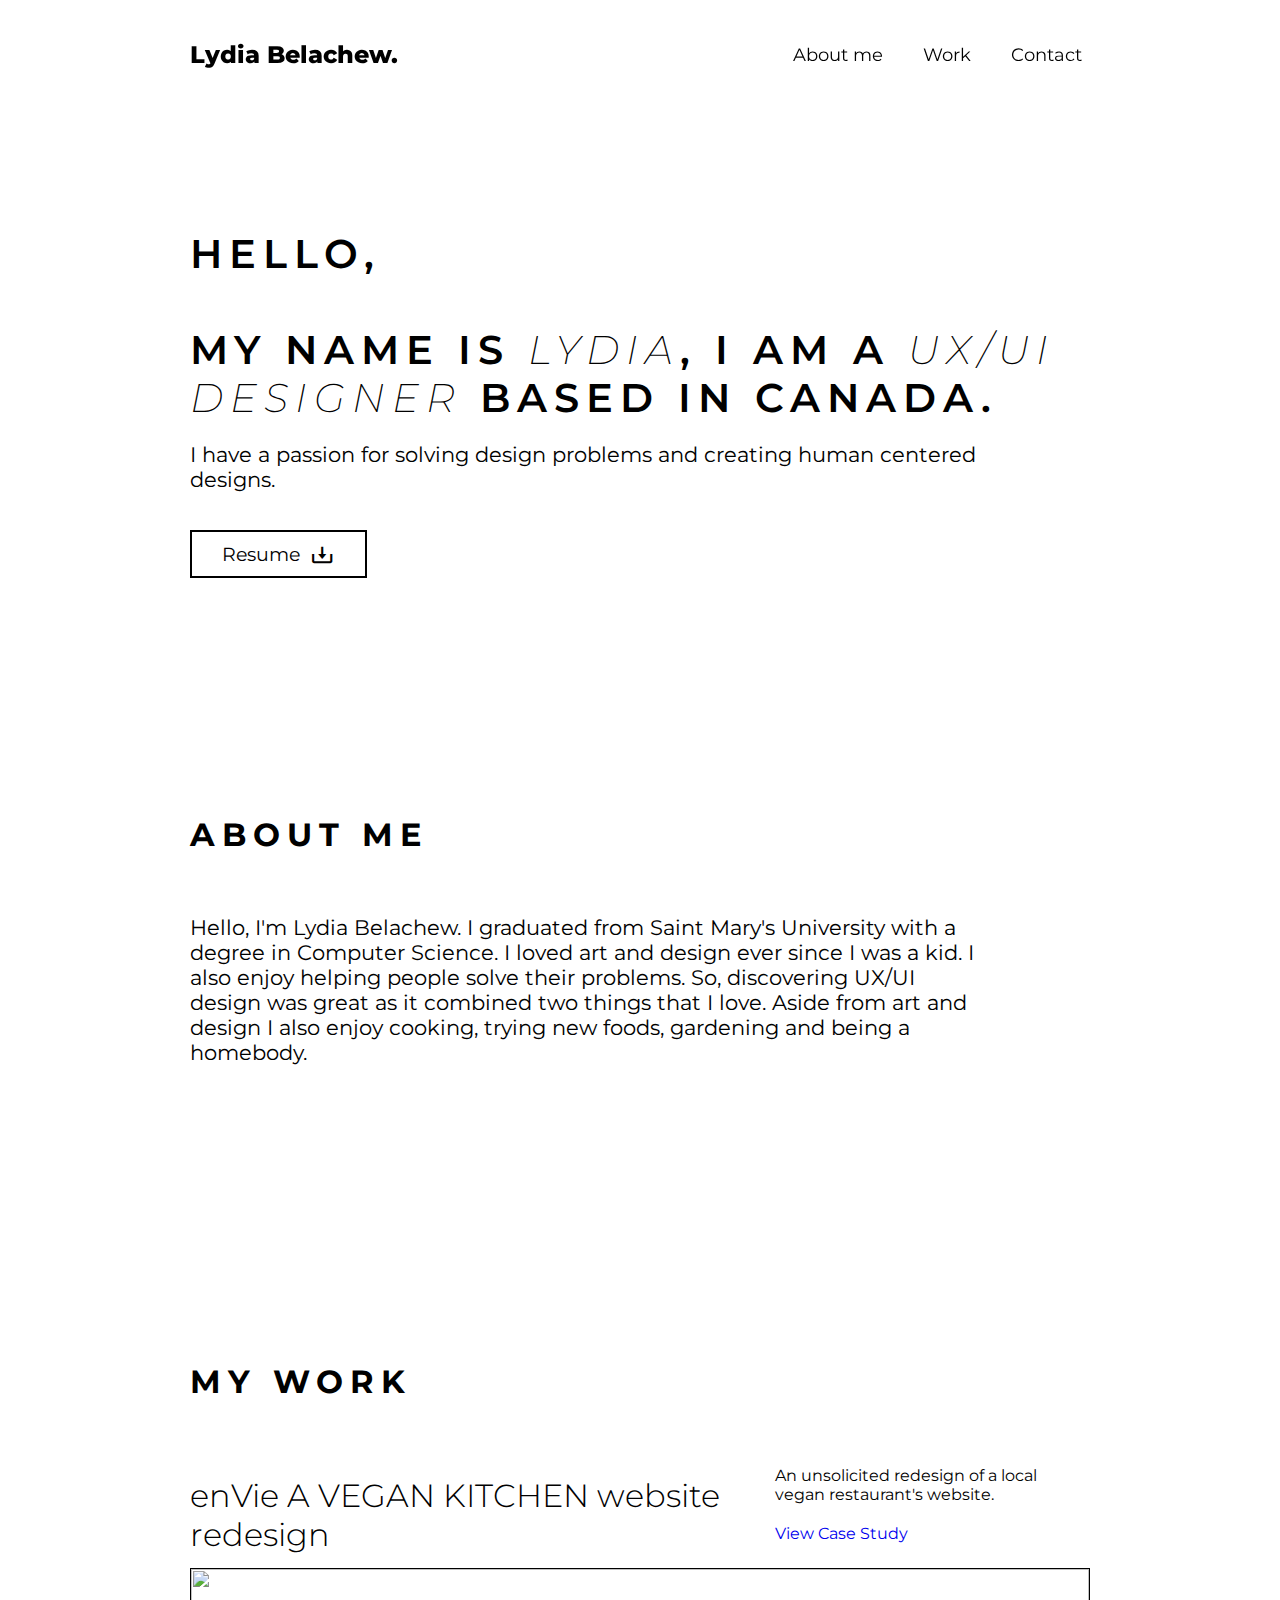
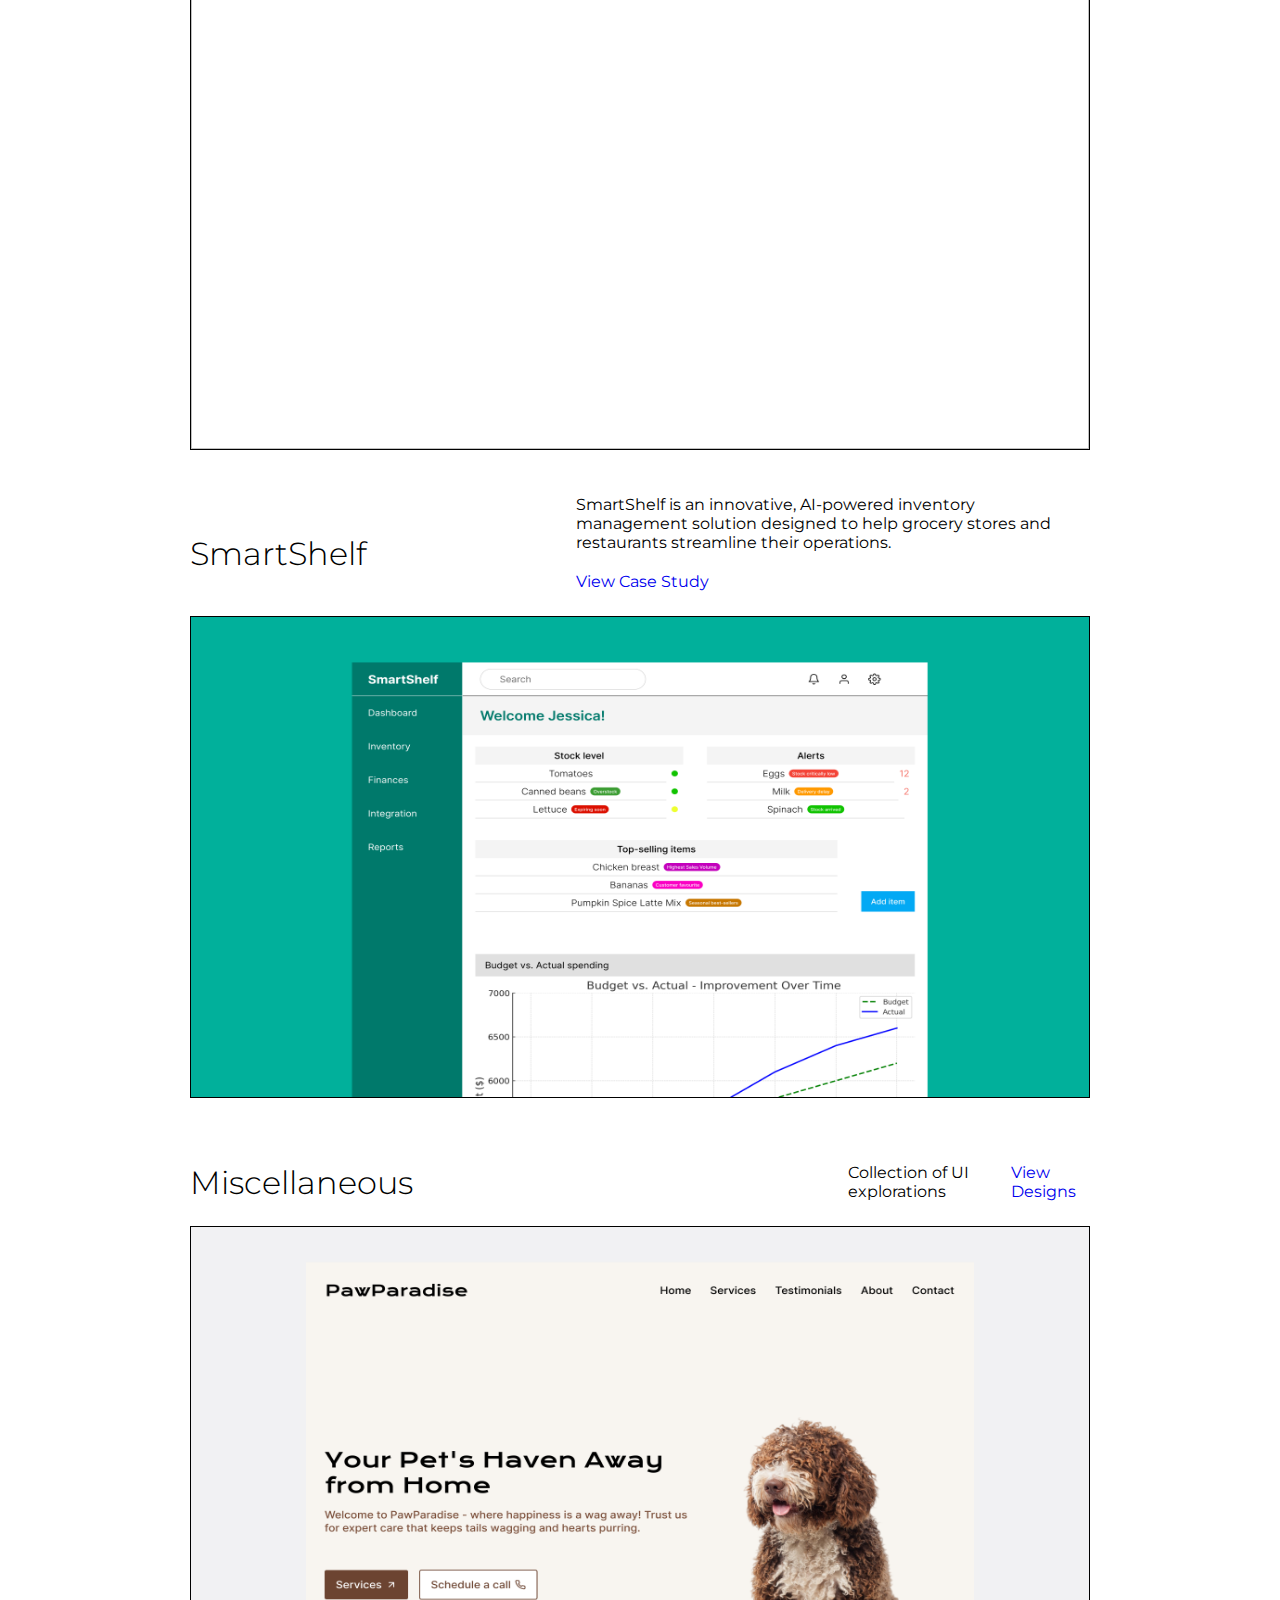
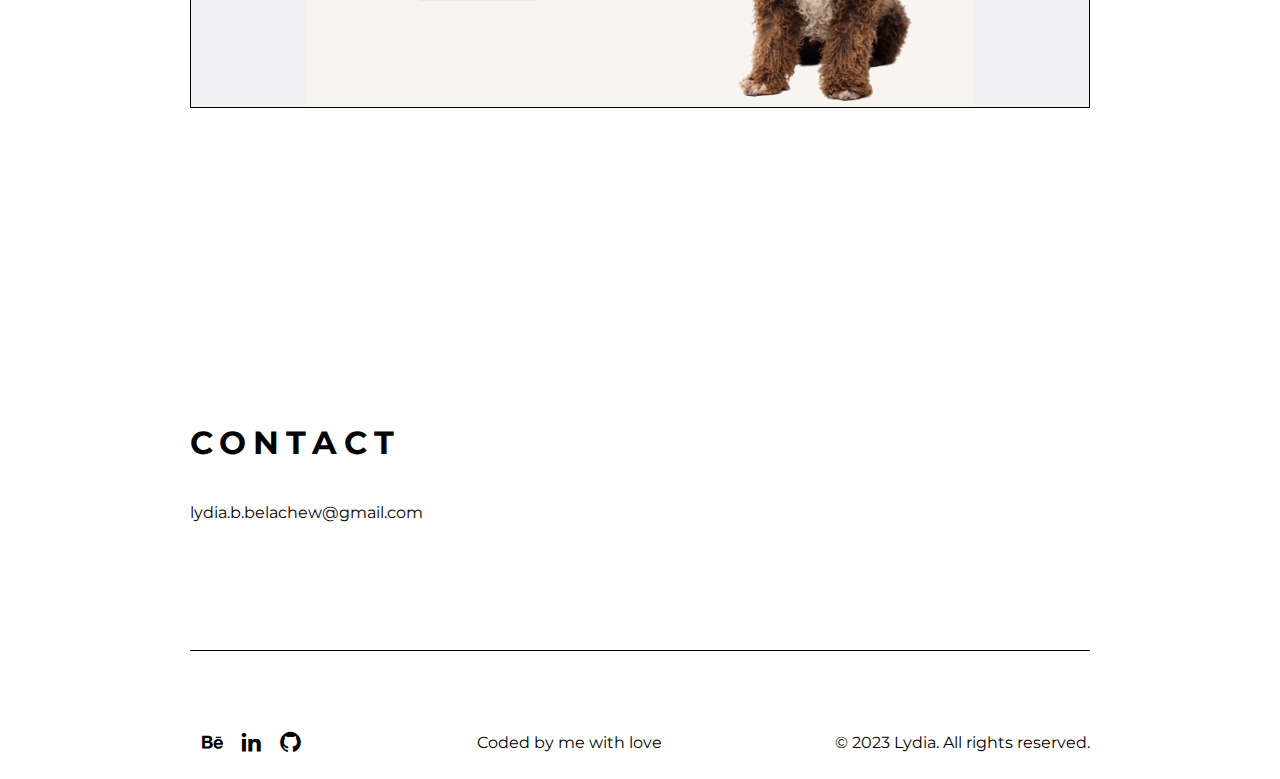
==== index.html @ 19f53e7c "Initial commit of my design portfolio" ====
<!DOCTYPE html>
<html lang="en">
  <head>
    <meta charset="UTF-8" />
    <meta http-equiv="X-UA-Compatible" content="IE=edge" />
    <meta name="viewport" content="width=device-width, initial-scale=1.0" />
    <title>Lydia Belachew's Portfolio °❀⋆.ೃ࿔*:･</title>

    <!-- BOXICONS CSS -->
    <!-- <link
      href="https://unpkg.com/boxicons@2.1.4/css/boxicons.min.css"
      rel="stylesheet"
    /> -->

    <!--      <special-favicon></special-favicon>
 -->

    <link rel="stylesheet" href="css/style.css" />
  </head>

  <body>   
     <special-favicon></special-favicon>

    <special-header></special-header>
    <!--Custom element, source: https://www.youtube.com/watch?v=AiQqip_pVbA-->

    <div class="main-content">
      <!--THIS IS TO FIX THE HEADER AND MAIN CONTENT LACK OF GAP-->

      <div class="mobile-banner">
        <p><b>Mobile version in progress – best viewed on desktop.</b></p>
      </div>

      <!-- HERO SECTION -->
      <section class="hero section">
        <div class="hero-container">
          <h1 class="title main-title">
            Hello,
            <br />
            <br />
            My name is <span class="italic">Lydia</span>, I am a
            <span class="italic">UX/UI Designer</span> based in Canada.
          </h1>
          <p class="title subtitle">
            I have a passion for solving design problems and creating human
            centered designs.
          </p>
          <!-- <button class="button">Resume<i class='bx bx-download bx-sm'></i></button> -->
          <a
            href="assests/Lydia Belachew resume.pdf"
            class="download-button"
            target="_blank"
            download
            >Resume<i class="bx bx-download bx-sm"></i
          ></a>
        </div>
      </section>

      <!-- ABOUT ME SECTION -->
      <section class="about section" id="about-me">
        <div class="container">
          <h1 class="title main-section-title">About Me</h1>
          <p class="title subtitle">
            Hello, I'm Lydia Belachew. I graduated from Saint Mary's University
            with a degree in Computer Science. I loved art and design ever since
            I was a kid. I also enjoy helping people solve their problems. So,
            discovering UX/UI design was great as it combined two things that I
            love. Aside from art and design I also enjoy cooking, trying new
            foods, gardening and being a homebody.
          </p>
        </div>
      </section>

      <!-- PORTFOLIO SECTION -->
      <section class="work section" id="work">
        <div class="container">
          <h1 class="title main-section-title">My Work</h1>
          <div class="project-container">
            <div class="project-text">
              <h2 class="project-title">
                enVie A VEGAN KITCHEN website redesign
              </h2>
              <p class="project-description">
                An unsolicited redesign of a local vegan restaurant's website.
                <a href="enVie-redesign-case-study.html" class="view-link"
                  >View Case Study</a
                >
              </p>
            </div>
            <div class="work-image">
              <img src="assests/Portfolio banner.png" alt="" />
            </div>
          </div>
        </div>
        <!-- 2nd PROJECT -->
        <div class="container">
          <div class="project-container">
            <div class="project-text">
              <h2 class="project-title">SmartShelf</h2>
              <p class="project-description">
                SmartShelf is an innovative, AI-powered inventory management
                solution designed to help grocery stores and restaurants
                streamline their operations.
                <a href="SmartShelf.html" class="view-link">View Case Study</a>
              </p>
            </div>
            <div class="work-image">
              <img src="assests/SmartShelf/Case study banner.png" alt="" />
            </div>
          </div>
        </div>
        <!-- Miscellaneous PROJECT -->
        <div class="container">
          <div class="project-container">
            <div class="project-text">
              <h2 class="project-title">Miscellaneous</h2>
              <p class="project-description">Collection of UI explorations</p>
              <a href="MiscellaneousDesigns.html" class="view-link"
                >View Designs</a
              >
            </div>
            <div class="work-image">
              <img src="assests/Miscellaneous/Showcase banner.png" alt="" />
            </div>
          </div>
        </div>
      </section>

      <!-- CONTACT ME SECTION -->
      <section class="contact section" id="contact">
        <div class="container">
          <!-- <div class="contact-section"> -->
          <h1 class="title main-section-title">contact</h1>
          <!-- <div class="underline"></div> -->
          <p>lydia.b.belachew@gmail.com</p>
          <!---  <form action="mailto:lydia.b.belachew@gmail.com" method="post" id="contact_form" enctype="text/plain">
                USES DEFAULT MAIL ON BAR BELOW -->
          <!-- <form action="contact-form.php" method="POST" id="contact_form" enctype="text/plain">
          <div class="name">
            <label for="name"></label>
            <input type="text" placeholder="My name is" name="name" id="name_input" required />
          </div>
          <div class="email">
            <label for="email"></label>
            <input type="email" placeholder="My e-mail is" name="email" id="email_input" required />
          </div>
          <div class="subject">
            <label for="subject"></label>
            <select placeholder="Subject line" name="subject" id="subject_input" required>
              <option disabled hidden selected>Subject line</option>
              <option>I'd like to start a project</option>
              <option>I'd like to ask a question</option>
              <option>I'd like to make a proposal</option>
            </select>
          </div>
          <div class="message">
            <label for="message"></label>
            <textarea name="message" placeholder="I'd like to chat about" id="message_input" cols="30" rows="5"
              required></textarea>
          </div> -->
          <!--NOT USED, USE CLASS=BUTTON <div class="submit">
                    <input type="submit" value="Send Message" id="form_button" />
                </div> -->
          <!-- <button class="button" id="submit">Send Message</button>
        </form> -->
        </div>
      </section>

      <!-- FOOTER SECTION -->
      <!-- <footer class="footer">
      <div class="footer-container container">
        <div class="social-media">
          <ul class="list">
            <li class="list-item">
              <a href="#" class="list-link">
                <i class="bx bxl-behance bx-sm"></i>
                <i class="bx bxl-linkedin bx-sm"></i>
                <i class="bx bxl-github bx-sm"></i>
              </a>
            </li>
          </ul>
        </div>
        <span class="footer-text">&copy; 2023 Lydia. All rights reserved.</span>
      </div>
    </footer> -->
      <!-- SCRIPT SECTION -->
      <special-footer></special-footer>
      <!--Custom element, source: https://www.youtube.com/watch?v=AiQqip_pVbA-->

      <script src="js/HeaderFooterManager.js"></script>

      <script src="js/script.js"></script>
      <script src="http://ajax.googleapis.com/ajax/libs/jquery/1.11.0/jquery.min.js"></script>
    </div>
  </body>
</html>
---- css/style.css ----
@import url('https://fonts.googleapis.com/css2?family=Montserrat:ital,wght@0,200;0,300;0,400;0,500;1,200;1,300;1,400;1,500&family=Playfair+Display:ital,wght@0,400;0,500;0,600;0,700;0,800;0,900;1,400;1,500;1,600;1,700;1,800;1,900&display=swap');

* {

    font-family: 'Playflair Display', Montserrat;
    margin: 0;
    padding: 0;
    scroll-behavior: smooth;
    scroll-padding-top: 2rem;
}

:root {
    --background-color: #ffffff;
    /*#76a786*/
    /*    --background-color: #E4E0FF;*/
    --main-text-color: #000000;
    --text-hover-color: #b493e9;
    --main-text-family: 'Playflair Display';
    --body-text-family: 'Montserrat';
    --container-padding: 1.5rem;
    --section-vertical-spacing: 8rem;
    --max-width-spacing: 900px;
    /*original: 1400px*/
}

body {
    background-color: var(--background-color);
    /*Maybe change/remove */
    margin: auto;

    width: 900px;
}


a {
    text-decoration: none;
}

li {
    list-style: none;
}

.navbar-elements{
    list-style: none;

}

/* REUSABLE CLASSES */
.hero-container {
    max-width: var(--max-width-spacing);
    /*960px*/
    margin: auto;
    /* padding: 50px; */
    width: 100%;
}

.container {
    max-width: var(--max-width-spacing);
    /*960px*/
    margin: auto;
    width: 100%;
    padding: -50px;

}

/* HEADER */


.section {
    padding-block: var(--section-vertical-spacing);
    position: relative;
}





/* HERO SECTION */
.main-title {
    font-family: var(--body-text-family);
    /* text-transform: uppercase; */
    font-weight: 600;
    /* font-size: clamp(2.5rem, 5vw, 5rem); */
    /* width: 600px; */
    /* font-size: clamp(5rem, 10vw, 10rem);/*clamp(2.5rem, 5vw, 5rem);*? */
    /*clamp(5rem, 10vw, 10rem); with font-size*/
    /* text-align: center; */
    line-height: 1.2;
    font-size: 2.5rem; /*4*/
    /*mine*/
    text-align: left;
    /*mine*/
    /* padding: 10px 0; */
}

.main-section-title {
    font-family: var(--body-text-family);
    /* text-transform: uppercase; */
    font-weight: 700;
    /* font-size: clamp(2.5rem, 5vw, 5rem); */
    /* width: 600px; */
    /* font-size: clamp(5rem, 10vw, 10rem);/*clamp(2.5rem, 5vw, 5rem);*? */
    /*clamp(5rem, 10vw, 10rem); with font-size*/
    /* text-align: center; */
    line-height: 1.2;
    /* font-size: 4.5rem; */
    /*mine*/
    text-align: left;
    /*mine*/
    /* font-style: italic; */
    padding: 40px 0;
}

.italic {
    font-style: italic;
    font-weight: 200;
}

.subtitle {
    font-size: 1.3rem;
    padding: 20px 0;
    /* top and bottom are 20px and left and right are 0px*/
    width: 800px;
    padding-bottom: 50px;
}

.download-button {
    color: var(--main-text-color);
}

.download-button,
.button {
    background-color: var(--background-color);
    border: 2px solid var(--main-text-color);
    padding: 10px 30px;
    /* border-radius: 40px; */
    font-size: 1.2rem;
    cursor: pointer;
    margin: 40px 0;
}

.download-button:hover,
.button:hover {
    box-shadow: 5px 5px var(--main-text-color);
}

i {
    /* display: inline-block; */
    margin-left: 10px;

}

.button,
i {
    vertical-align: middle;
}

/* ABOUT SECTION */
.about {
    padding: 80px 0px;
}

/* ABOUT STYLES FROM VIDEO*/
.section-description {
    gap: 2.5rem;
    margin-bottom: 2.5rem;
}

.description {
    text-transform: uppercase;
    font-weight: 300;
    line-height: normal;
    padding: -50px 0;
    /*mine*/

}

/* WORK SECTION */
/* .project-container{
    display: flex;
    margin: 30px 0;
   align-items: center;
    
} */
.project-container {
    gap: 2.5rem;
    padding: 20px 0;
}

.project-title {
    font-weight: 300;
    font-size: 2rem;
    width: 900px;
}

.project-text {
    display: flex;
    margin: 5px 0;
    align-items: center;
}

.work-image {
    height: 30rem; /*30rem*/
    /* background-color: #f1f1f1;
    margin-bottom: 2.5rem; */
    /* border-radius: 20px; */
    /* 0.8rem */
    display: flex;
    align-items: center;
    justify-content: center;
    border: 1px solid var(--main-text-color);
    transition: background-color 0.25s;
}

.work-image:hover {
    box-shadow: 10px 10px var(--main-text-color);
}

.work-image img {
    width: 100%;
    height: 100%;
    /* border-radius: 20px; */
    /* object-fit: contain; */
    /* padding: 1rem; */
}


/* PORTFOLIO STYLES */
.section-title-container {
    display: inline-block;
    margin-bottom: 5rem;
    line-height: normal;
}

.section-title {
    font-size: clamp(4rem, 10vw, 8rem);
}

.section-subtitle-container {
    display: flex;
    align-items: center;
    justify-content: space-between;
    column-gap: 1.5rem;
}

.subtitle-number {
    width: 5rem;
    height: 5rem;
    border: 2px solid var(--main-text-color);
    border-radius: 50%;
    display: flex;
    align-items: center;
    justify-content: center;
}

.section-subtitle {
    font-size: clamp(2rem, 5vw, 4rem);
}

.view-link {
    display: flex;
    padding: 20px 0;
    align-items: center;
}

/* button, */
input,
select,
textarea {
    color: #5A5A5A;
    font: inherit;
    margin: 0;
}

input {
    line-height: normal;
}

textarea {
    overflow: auto;
}

#container {
    border: solid 3px var(--main-text-color);
    /* max-width: 768px; */
    margin: 60px auto;
    position: relative;
}

form {
    /* padding: 37.5px; */
    margin: 50px 0;
}

h1 {
    color: var(--main-text-color);
    font-size: 32px;
    font-weight: 700;
    letter-spacing: 7px;
    text-align: center;
    text-transform: uppercase;
}

.email {
    float: right;
    width: 45%;
}

input[type='text'],
[type='email'],
select,
textarea {
    background: none;
    border: none;
    border-bottom: solid 2px #474544;
    color: var(--main-text-color);
    font-size: 1.000em;
    font-weight: 400;
    letter-spacing: 1px;
    margin: 0em 0 1.875em 0;
    padding: 0 0 0.875em 0;
    /* text-transform: uppercase; */
    width: 100%;
    -webkit-box-sizing: border-box;
    -moz-box-sizing: border-box;
    -ms-box-sizing: border-box;
    -o-box-sizing: border-box;
    box-sizing: border-box;
    -webkit-transition: all 0.3s;
    -moz-transition: all 0.3s;
    -ms-transition: all 0.3s;
    -o-transition: all 0.3s;
    transition: all 0.3s;
}

input[type='text']:focus,
[type='email']:focus,
textarea:focus {
    outline: none;
    padding: 0 0 0.875em 0;
}

.message {
    float: none;
}

.name {
    float: left;
    width: 45%;
}

select {
    background: url('https://cdn4.iconfinder.com/data/icons/ionicons/512/icon-ios7-arrow-down-32.png') no-repeat right;
    outline: none;
    -moz-appearance: none;
    -webkit-appearance: none;
}

select::-ms-expand {
    display: none;
}

.subject {
    width: 100%;
}

textarea {
    line-height: 150%;
    height: 150px;
    resize: none;
    width: 100%;
}

::-webkit-input-placeholder {
    color: var(--main-text-color);
}

:-moz-placeholder {
    color: var(--main-text-color);
    opacity: 1;
}

::-moz-placeholder {
    color: var(--main-text-color);
    opacity: 1;
}

:-ms-input-placeholder {
    color: var(--main-text-color);
}

#form_button {
    background: none;
    border: solid 2px var(--main-text-color);
    color: var(--main-text-color);
    cursor: pointer;
    display: inline-block;
    font-family: 'Helvetica', Arial, sans-serif;
    font-size: 0.875em;
    font-weight: bold;
    outline: none;
    padding: 20px 35px;
    text-transform: uppercase;
    -webkit-transition: all 0.3s;
    -moz-transition: all 0.3s;
    -ms-transition: all 0.3s;
    -o-transition: all 0.3s;
    transition: all 0.3s;
}

#form_button:hover {
    background: var(--main-text-color);
    color: var(--background-color);
}



input[type='text'],
[type='email'],
select,
textarea {
    font-size: 0.875em;
}

/*********************************************************/

/* Mobile-only banner */
.mobile-banner {
    display: none; /* Hidden by default */
    background-color: #ffcc00; /* Bright yellow background for visibility */
    color: #333; /* Text color */
    text-align: center;
    padding: 10px;
    font-size: 1.2rem;
    z-index: 9999; /* Ensure it's on top of other elements */
    position: fixed; /* Keep it at the top of the page */
    top: 0;
    left: 0;
    width: 100%;
}

/* Show the banner on screens smaller than 768px */
@media only screen and (max-width: 768px) {
    .mobile-banner {
        display: block; /* Make it visible on mobile devices */
    }
}

/* Add padding to the body to ensure it doesn't overlap content */
@media only screen and (max-width: 768px) {
    body {
        padding-top: 50px; /* Adjust this depending on banner height */
    }
}
/*********************************************************/

/*responsive*/

/*phone*/
@media (min-width: 319px) and (max-width: 480px) {
    body {
        /*Maybe change/remove */
        margin: auto;
        /* margin: 0 40px; */
        align-items: center;

        /* padding: 0 40px; */
        /* width: 300px; */
        overflow-x: hidden;
        width: 80%;
    }

    .logo {
        font-size: 1rem;

    }

    .main-title {
        font-weight: 600;
        font-size: 1.4rem;
        /* 2rem */
        line-height: 1.2;
        /* font-size: 4rem; */
        /*mine*/
        text-align: left;
        width: 100%;
        /*650px*/
        padding: 10px 0;
    }


    .italic {
        font-style: italic;
        font-weight: 300;
    }

    .subtitle {
        font-size: 1rem;
        padding: 2px 0;
        /* top and bottom are 20px and left and right are 0px*/
        width: 100%;
        padding-bottom: 25px;
        /*only in the responsive section*/
        line-height: normal;
    }

    .download-button,
    .button {
        /* background-color: var(--background-color); */
        border: 1px solid var(--main-text-color);
        padding: 5px 15px;
        /* border-radius: 20px; */
        font-size: 0.75rem;
        cursor: pointer;
        margin: 20px 0;
    }

    .download-button:hover,
    .button:hover {
        box-shadow: 2.5px 2.5px var(--main-text-color);
    }

    i {
        /* display: inline-block; */
        margin-left: 5px;
        font-size: x-small;
    }

    .hero-container {
        /* margin: auto; */
        /* padding: 0 40px; */
    }

    .work {
        /* width: 400px; */
    }

    .project-title {
        font-weight: 300;
        font-size: 1rem;
        width: 300px;
    }

    /* CHANGE PROJECT-TEXT*/
    .project-text {
        display: block;
        margin: 5px 0;
        align-items: center;

    }

    .project-description {
        font-size: 0.8rem;
        padding: 10px 0;
    }

    .view-link{
        padding: 0.5rem 0;
    }

    .work-image {
        height: 15rem;
        /* background-color: #7eb976; */
        margin-bottom: 1.5rem;
        /* border-radius: 10px; */
        display: flex;
        align-items: center;
        justify-content: center;
        border: 1px solid var(--main-text-color);
        transition: background-color 0.25s;
    }

    .work-image:hover {
        box-shadow: 7px 7px var(--main-text-color);
    }

    .work-image img {
        width: 100%;
        height: 100%;
        border-radius: 10px;
        /*        object-fit: contain;*/
        object-fit: scale-down;
            /* padding: 0.5rem; */
            /* mine */
    }

    .contact {
        width: 100%;
    }


    .footer-container {
        display: flex;
        align-items: center;
        justify-content: space-between;
        flex-wrap: wrap;
        gap: 1rem;
        /* border-top: 1px solid var(--main-text-color); */
        padding-top: 5rem;
        padding-bottom: 1.5rem;
        /* mine */
        /* text-align: center; */

    }

    .social-media {
        margin: auto;
    }

    .footer-text {
        margin: auto;
        text-align: center;
    }

}

/*ipad/tablet*/
@media (min-width: 481px) and (max-width: 1200px) {
    body {
        /*Maybe change/remove */
        margin: auto;
        /* margin: 0 40px; */
        align-items: center;

        /* padding: 0 40px; */
        /* width: 300px; */
        overflow-x: hidden;
        width: 75%;
    }

    .logo {
        font-size: 1rem;

    }

    .main-title {
        font-weight: 700;
        font-size: 1.6rem;
        /* 2rem */
        line-height: 1.2;
        /* font-size: 4rem; */
        /*mine*/
        text-align: left;
        width: 100%;
        /*650px*/
        padding: 20px 0;
    }


    .italic {
        font-style: italic;
        font-weight: 300;
    }

    .subtitle {
        font-size: 1.1rem;
        padding: 2px 0;
        /* top and bottom are 20px and left and right are 0px*/
        width: 100%;
        padding-bottom: 25px;
        /*only in the responsive section*/
        line-height: normal;
    }

    .download-button,
    .button {
        /* background-color: var(--background-color); */
        border: 1px solid var(--main-text-color);
        padding: 8px 18px;
        /* border-radius: 20px; */
        font-size: 0.75rem;
        cursor: pointer;
        margin: 20px 0;
    }

    .download-button:hover,
    .button:hover {
        box-shadow: 3.5px 3.5px var(--main-text-color);
    }

    i {
        /* display: inline-block; */
        margin-left: 8px;
        font-size: x-small;
    }

    .hero-container {
        /* margin: auto; */
        /* padding: 0 40px; */
    }

    .work {
        /* width: 400px; */
    }

    .project-title {
        font-weight: 300;
        font-size: 1.5rem;
        width: 300px;
    }

    /* CHANGE PROJECT-TEXT*/
    .project-text {
        display: block;
        margin: 5px 0;
        align-items: center;
        /**/

    }

    .project-description {
        font-size: 0.8rem;
        padding: 10px 0;     
           font-size: 1rem;

    }

    .view-link{
        padding: 0.5rem 0;
    }

    .work-image {
        height: 15rem;
        /* background-color: #7eb976; */
        margin-bottom: 1.5rem;
        /* border-radius: 10px; */
        display: flex;
        align-items: center;
        justify-content: center;
        border: 1px solid var(--main-text-color);
        transition: background-color 0.25s;
    }

    .work-image:hover {
        box-shadow: 7px 7px var(--main-text-color);
    }

    .work-image img {
        width: 100%;
        height: 100%;
        /* border-radius: 10px; */
        /* object-fit: contain */
        object-fit: scale-down;

            /* padding: 0.5rem; */
            /* mine */
    }

    .contact {
        width: 100%;
    }


    .footer-container {
        display: flex;
        align-items: center;
        justify-content: space-between;
        flex-wrap: wrap;
        gap: 1rem;
        /* border-top: 1px solid var(--main-text-color); */
        padding-top: 5rem;
        padding-bottom: 1.5rem;
        /* mine */
        /* text-align: center; */

    }

    .social-media {
        margin: auto;
    }

    .footer-text {
        margin: auto;
        text-align: center;
    }

}

/*laptop*/
@media (min-width: 1201px) and (max-width: 1600px) {}

/*desktop --- maybe do nothing, leave code as is - should for desktop anyway*/
@media (min-width: 1601px) {}

/* FOOTER SECTION */
/* .footer-container {
    display: flex;
    align-items: center;
    justify-content: space-between;
    flex-wrap: wrap;
    gap: 1rem;
    border-top: 1px solid var(--main-text-color);
    padding-top: 5rem;
    padding-bottom: 1.5rem;
}

.footer .list-link {
    color: var(--main-text-color);
} */
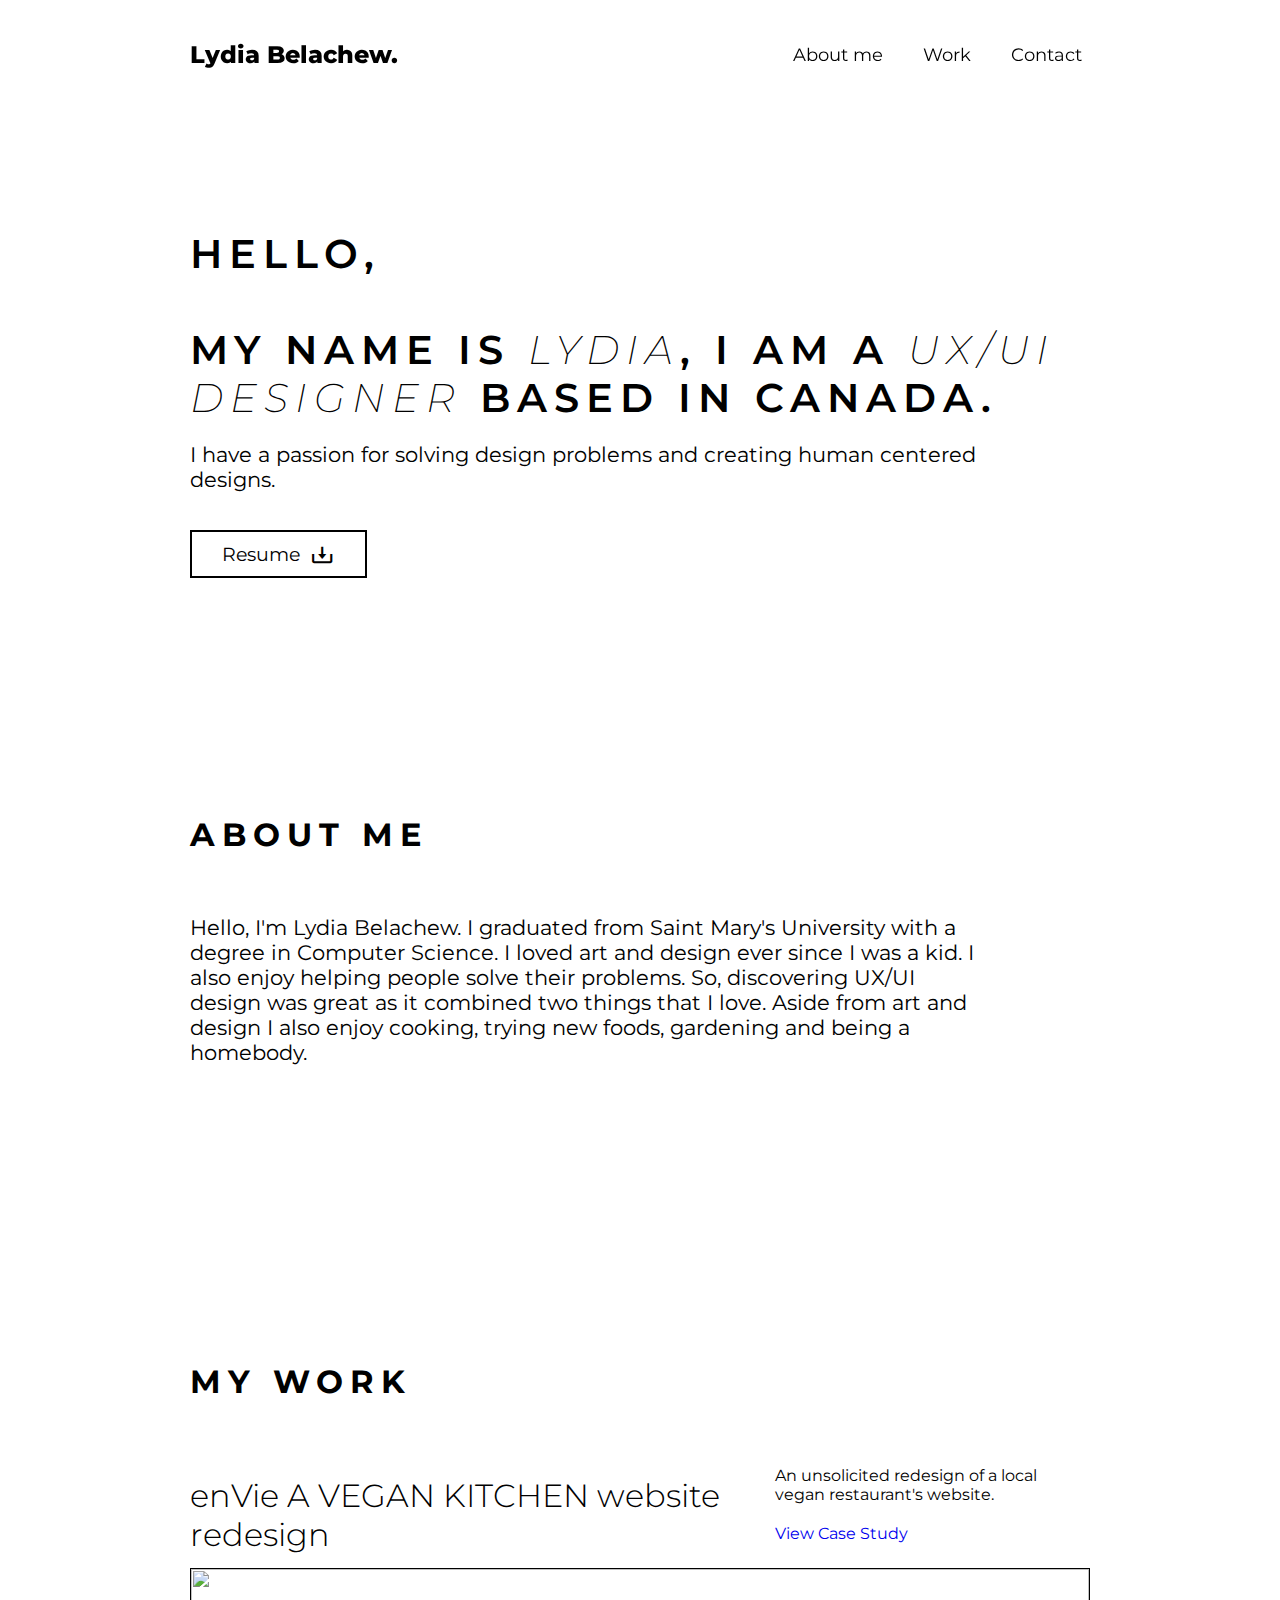
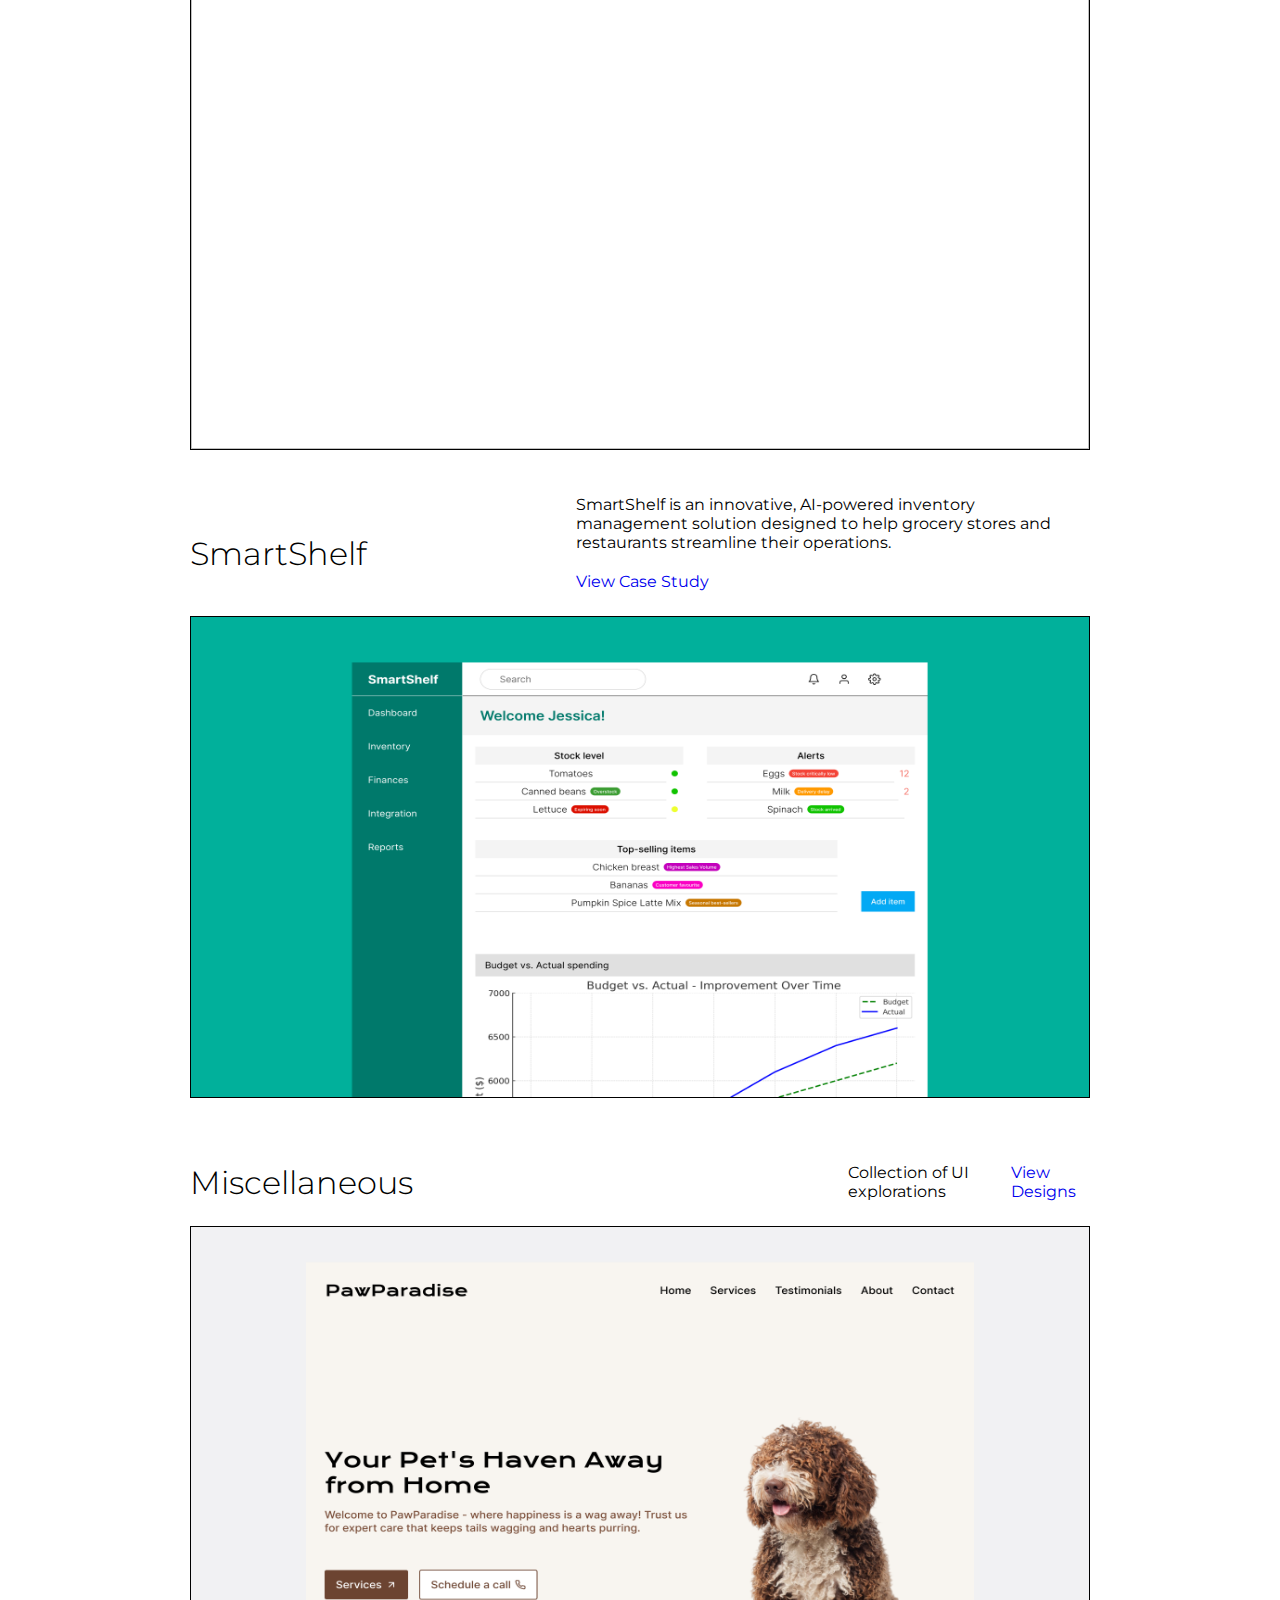
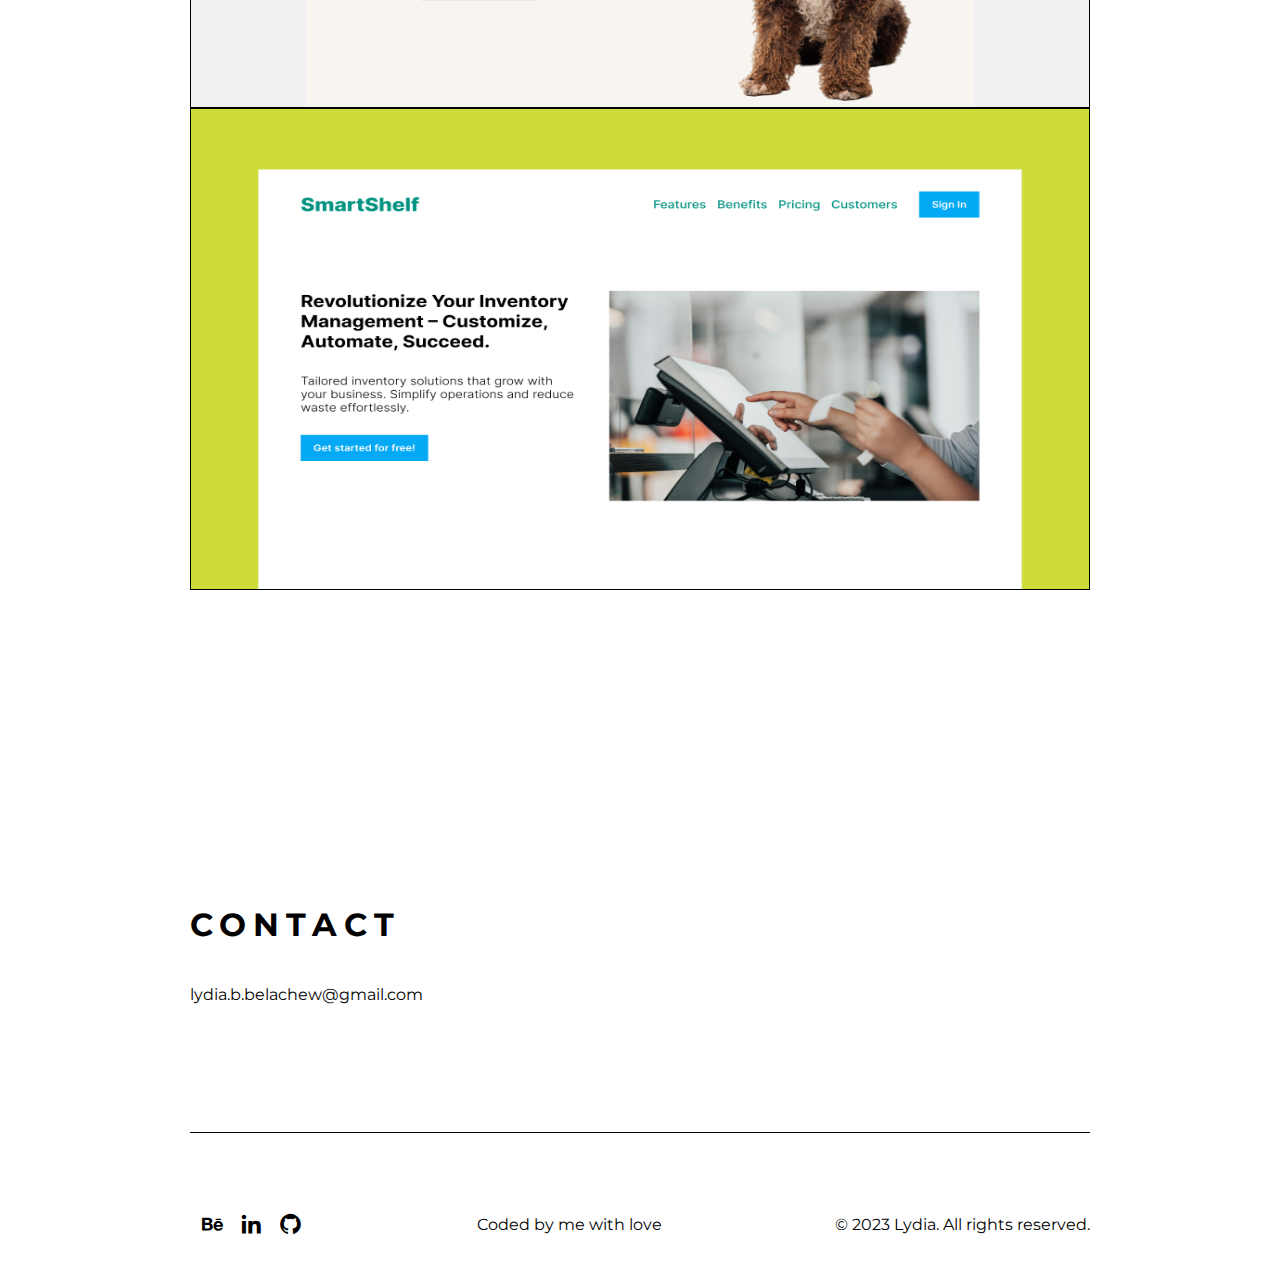
==== commit e147d452: "Added Landing page banner" ====
--- a/index.html
+++ b/index.html
@@ -119,11 +119,33 @@
                 >View Designs</a
               >
             </div>
+            <!-- PawParadise -->
             <div class="work-image">
               <img src="assests/Miscellaneous/Showcase banner.png" alt="" />
             </div>
-          </div>
-        </div>
+            <!-- Smartshelf -->
+            <div class="work-image">
+              <img src="assests/Miscellaneous/SmartShelf Landing Page Banner.png" alt="" />
+            </div>
+          </div>
+        </div>
+
+        <!--- ORIGINAL DISPLAY
+        <div class="container">
+          <div class="project-container">
+            <div class="project-text">
+              <h2 class="project-title">Miscellaneous</h2>
+              <p class="project-description">Collection of UI explorations</p>
+              <a href="MiscellaneousDesigns.html" class="view-link"
+                >View Designs</a
+              >
+            </div>
+            <div class="work-image">
+              <img src="assests/Miscellaneous/Showcase banner.png" alt="" />
+            </div>
+          </div>
+        </div>
+        -->
       </section>
 
       <!-- CONTACT ME SECTION -->
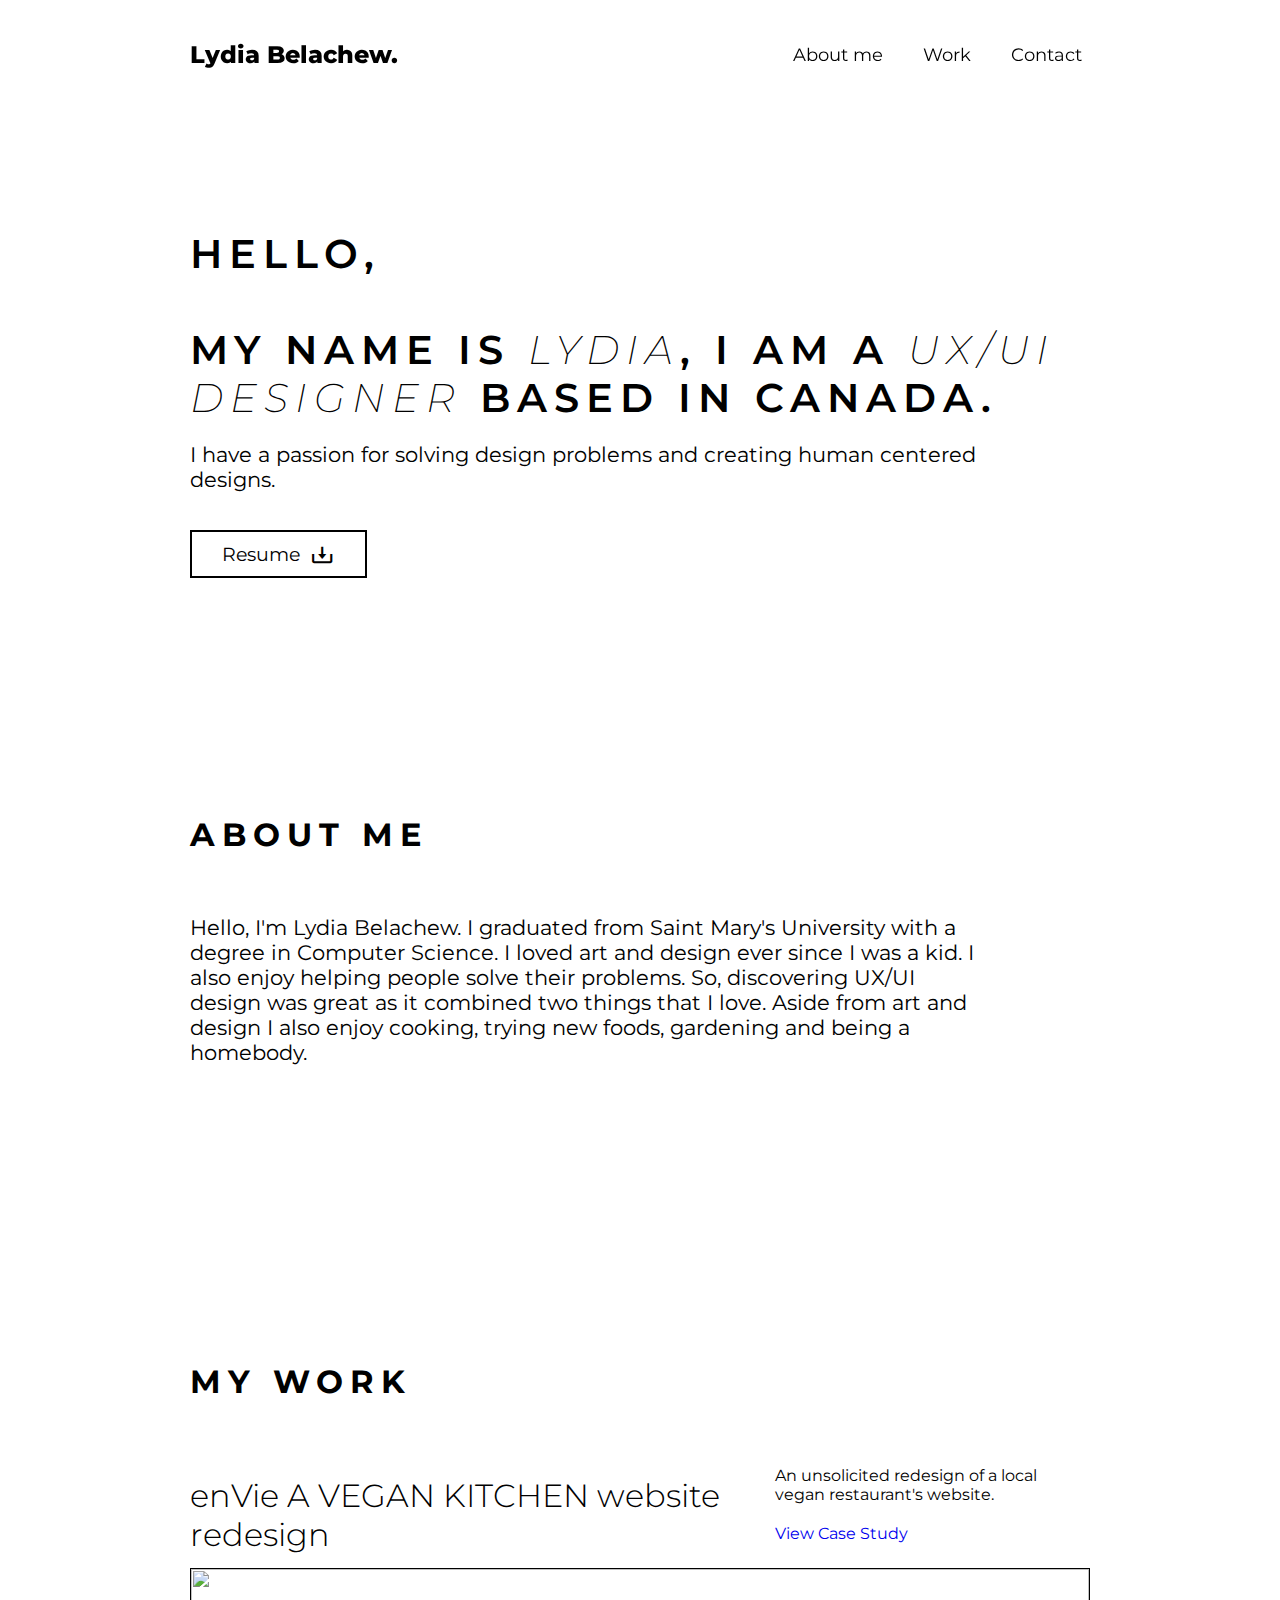
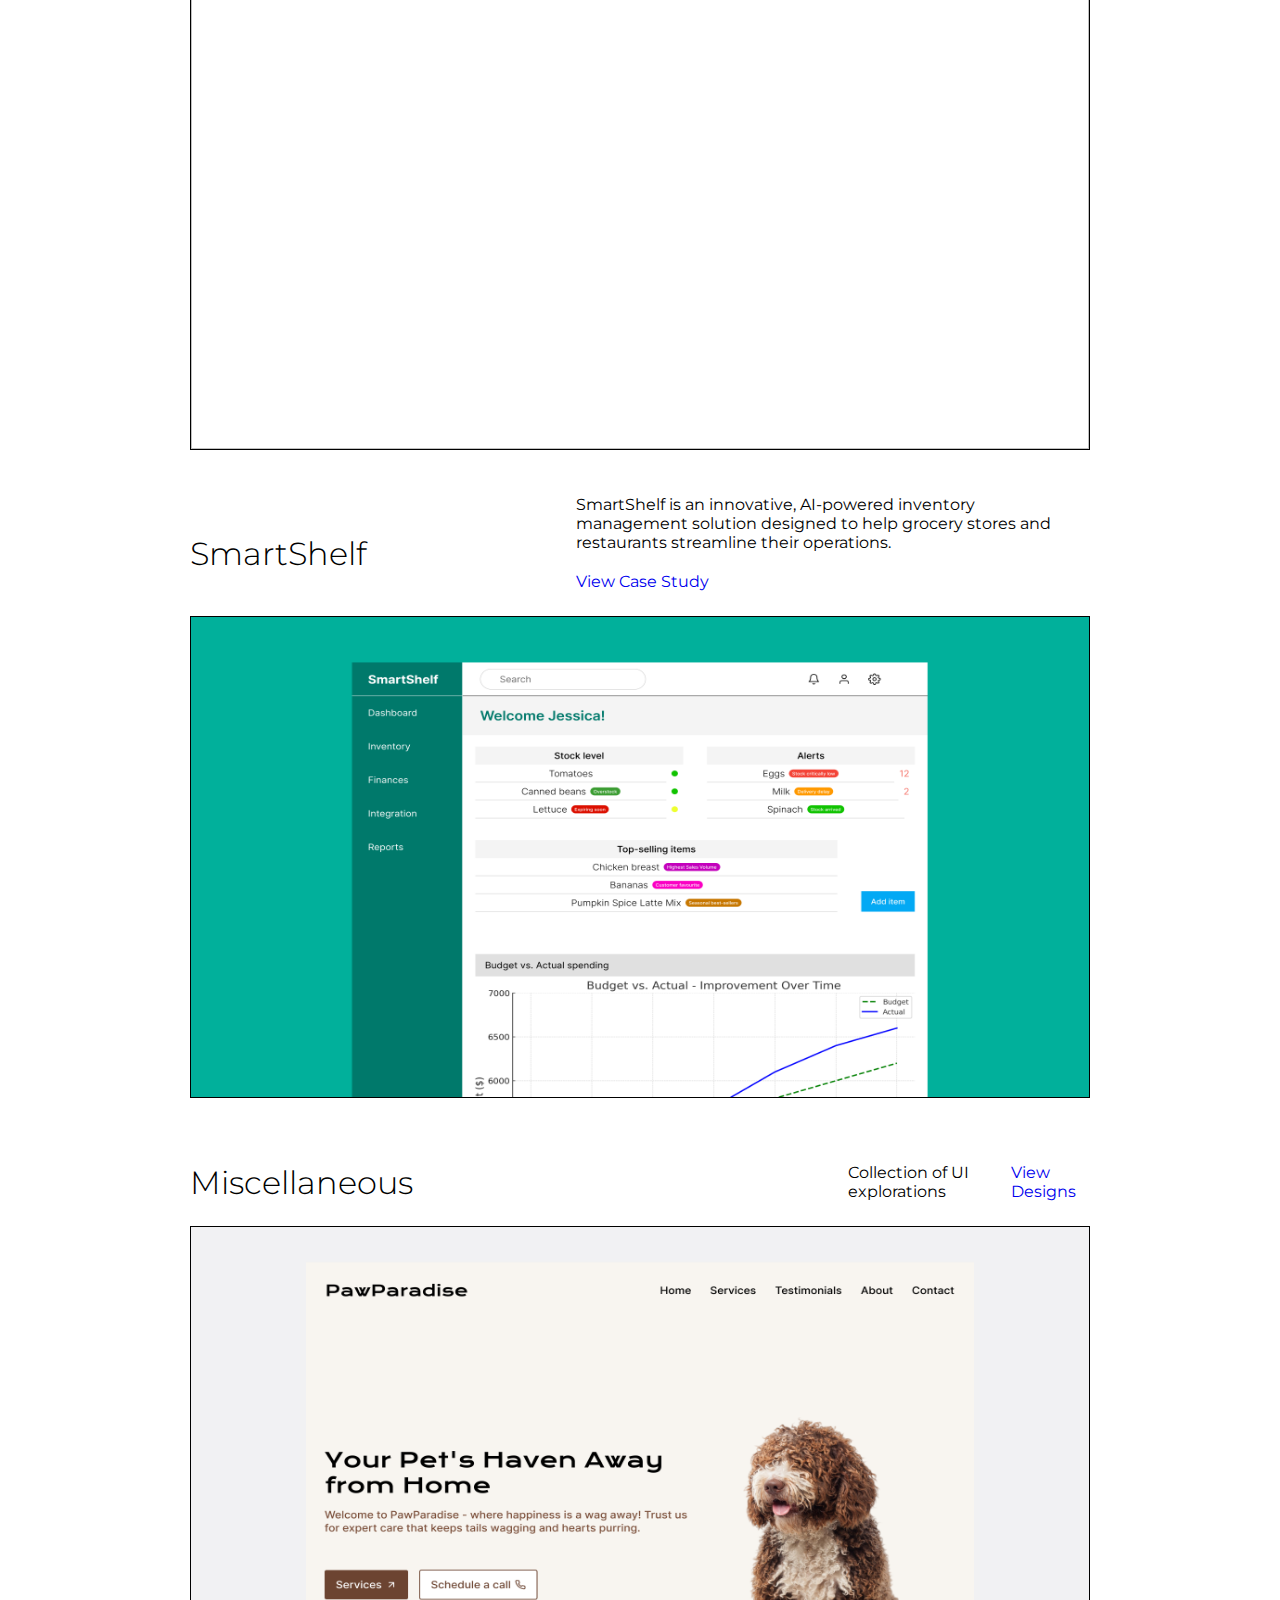
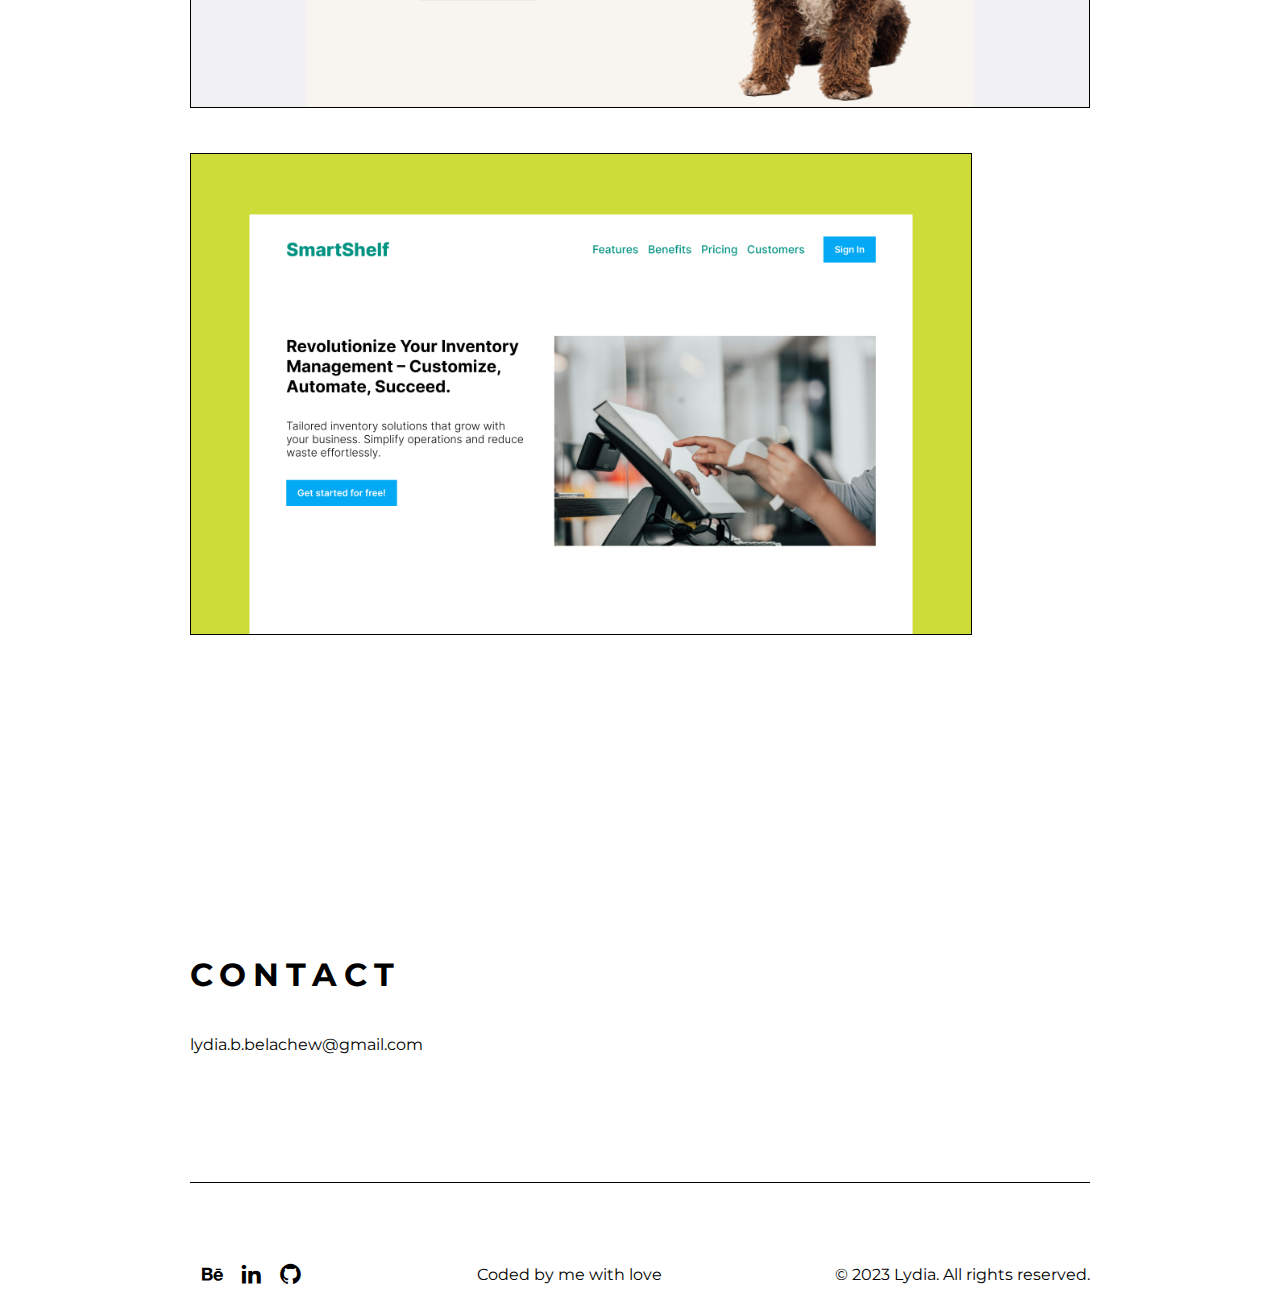
==== commit 63e69f7c: "Fixed Misc banner padding" ====
--- a/index.html
+++ b/index.html
@@ -1,128 +1,126 @@
 <!DOCTYPE html>
 <html lang="en">
-  <head>
-    <meta charset="UTF-8" />
-    <meta http-equiv="X-UA-Compatible" content="IE=edge" />
-    <meta name="viewport" content="width=device-width, initial-scale=1.0" />
-    <title>Lydia Belachew's Portfolio °❀⋆.ೃ࿔*:･</title>
-
-    <!-- BOXICONS CSS -->
-    <!-- <link
+
+<head>
+  <meta charset="UTF-8" />
+  <meta http-equiv="X-UA-Compatible" content="IE=edge" />
+  <meta name="viewport" content="width=device-width, initial-scale=1.0" />
+  <title>Lydia Belachew's Portfolio °❀⋆.ೃ࿔*:･</title>
+
+  <!-- BOXICONS CSS -->
+  <!-- <link
       href="https://unpkg.com/boxicons@2.1.4/css/boxicons.min.css"
       rel="stylesheet"
     /> -->
 
-    <!--      <special-favicon></special-favicon>
+  <!--      <special-favicon></special-favicon>
  -->
 
-    <link rel="stylesheet" href="css/style.css" />
-  </head>
-
-  <body>   
-     <special-favicon></special-favicon>
-
-    <special-header></special-header>
-    <!--Custom element, source: https://www.youtube.com/watch?v=AiQqip_pVbA-->
-
-    <div class="main-content">
-      <!--THIS IS TO FIX THE HEADER AND MAIN CONTENT LACK OF GAP-->
-
-      <div class="mobile-banner">
-        <p><b>Mobile version in progress – best viewed on desktop.</b></p>
-      </div>
-
-      <!-- HERO SECTION -->
-      <section class="hero section">
-        <div class="hero-container">
-          <h1 class="title main-title">
-            Hello,
-            <br />
-            <br />
-            My name is <span class="italic">Lydia</span>, I am a
-            <span class="italic">UX/UI Designer</span> based in Canada.
-          </h1>
-          <p class="title subtitle">
-            I have a passion for solving design problems and creating human
-            centered designs.
-          </p>
-          <!-- <button class="button">Resume<i class='bx bx-download bx-sm'></i></button> -->
-          <a
-            href="assests/Lydia Belachew resume.pdf"
-            class="download-button"
-            target="_blank"
-            download
-            >Resume<i class="bx bx-download bx-sm"></i
-          ></a>
-        </div>
-      </section>
-
-      <!-- ABOUT ME SECTION -->
-      <section class="about section" id="about-me">
-        <div class="container">
-          <h1 class="title main-section-title">About Me</h1>
-          <p class="title subtitle">
-            Hello, I'm Lydia Belachew. I graduated from Saint Mary's University
-            with a degree in Computer Science. I loved art and design ever since
-            I was a kid. I also enjoy helping people solve their problems. So,
-            discovering UX/UI design was great as it combined two things that I
-            love. Aside from art and design I also enjoy cooking, trying new
-            foods, gardening and being a homebody.
-          </p>
-        </div>
-      </section>
-
-      <!-- PORTFOLIO SECTION -->
-      <section class="work section" id="work">
-        <div class="container">
-          <h1 class="title main-section-title">My Work</h1>
-          <div class="project-container">
-            <div class="project-text">
-              <h2 class="project-title">
-                enVie A VEGAN KITCHEN website redesign
-              </h2>
-              <p class="project-description">
-                An unsolicited redesign of a local vegan restaurant's website.
-                <a href="enVie-redesign-case-study.html" class="view-link"
-                  >View Case Study</a
-                >
-              </p>
-            </div>
-            <div class="work-image">
-              <img src="assests/Portfolio banner.png" alt="" />
-            </div>
-          </div>
-        </div>
-        <!-- 2nd PROJECT -->
-        <div class="container">
-          <div class="project-container">
-            <div class="project-text">
-              <h2 class="project-title">SmartShelf</h2>
-              <p class="project-description">
-                SmartShelf is an innovative, AI-powered inventory management
-                solution designed to help grocery stores and restaurants
-                streamline their operations.
-                <a href="SmartShelf.html" class="view-link">View Case Study</a>
-              </p>
-            </div>
-            <div class="work-image">
-              <img src="assests/SmartShelf/Case study banner.png" alt="" />
-            </div>
-          </div>
-        </div>
-        <!-- Miscellaneous PROJECT -->
-        <div class="container">
-          <div class="project-container">
-            <div class="project-text">
-              <h2 class="project-title">Miscellaneous</h2>
-              <p class="project-description">Collection of UI explorations</p>
-              <a href="MiscellaneousDesigns.html" class="view-link"
-                >View Designs</a
-              >
-            </div>
-            <!-- PawParadise -->
-            <div class="work-image">
-              <img src="assests/Miscellaneous/Showcase banner.png" alt="" />
-            </div>
+  <link rel="stylesheet" href="css/style.css" />
+</head>
+
+<body>
+  <special-favicon></special-favicon>
+
+  <special-header></special-header>
+  <!--Custom element, source: https://www.youtube.com/watch?v=AiQqip_pVbA-->
+
+  <div class="main-content">
+    <!--THIS IS TO FIX THE HEADER AND MAIN CONTENT LACK OF GAP-->
+
+    <div class="mobile-banner">
+      <p><b>Mobile version in progress – best viewed on desktop.</b></p>
+    </div>
+
+    <!-- HERO SECTION -->
+    <section class="hero section">
+      <div class="hero-container">
+        <h1 class="title main-title">
+          Hello,
+          <br />
+          <br />
+          My name is <span class="italic">Lydia</span>, I am a
+          <span class="italic">UX/UI Designer</span> based in Canada.
+        </h1>
+        <p class="title subtitle">
+          I have a passion for solving design problems and creating human
+          centered designs.
+        </p>
+        <!-- <button class="button">Resume<i class='bx bx-download bx-sm'></i></button> -->
+        <a href="assests/Lydia Belachew resume.pdf" class="download-button" target="_blank" download>Resume<i
+            class="bx bx-download bx-sm"></i></a>
+      </div>
+    </section>
+
+    <!-- ABOUT ME SECTION -->
+    <section class="about section" id="about-me">
+      <div class="container">
+        <h1 class="title main-section-title">About Me</h1>
+        <p class="title subtitle">
+          Hello, I'm Lydia Belachew. I graduated from Saint Mary's University
+          with a degree in Computer Science. I loved art and design ever since
+          I was a kid. I also enjoy helping people solve their problems. So,
+          discovering UX/UI design was great as it combined two things that I
+          love. Aside from art and design I also enjoy cooking, trying new
+          foods, gardening and being a homebody.
+        </p>
+      </div>
+    </section>
+
+    <!-- PORTFOLIO SECTION -->
+    <section class="work section" id="work">
+      <div class="container">
+        <h1 class="title main-section-title">My Work</h1>
+        <div class="project-container">
+          <div class="project-text">
+            <h2 class="project-title">
+              enVie A VEGAN KITCHEN website redesign
+            </h2>
+            <p class="project-description">
+              An unsolicited redesign of a local vegan restaurant's website.
+              <a href="enVie-redesign-case-study.html" class="view-link">View Case Study</a>
+            </p>
+          </div>
+          <div class="work-image">
+            <img src="assests/Portfolio banner.png" alt="" />
+          </div>
+        </div>
+      </div>
+      <!-- 2nd PROJECT -->
+      <div class="container">
+        <div class="project-container">
+          <div class="project-text">
+            <h2 class="project-title">SmartShelf</h2>
+            <p class="project-description">
+              SmartShelf is an innovative, AI-powered inventory management
+              solution designed to help grocery stores and restaurants
+              streamline their operations.
+              <a href="SmartShelf.html" class="view-link">View Case Study</a>
+            </p>
+          </div>
+          <div class="work-image">
+            <img src="assests/SmartShelf/Case study banner.png" alt="" />
+          </div>
+        </div>
+      </div>
+      <!-- Miscellaneous PROJECT -->
+      <div class="container">
+        <div class="project-container">
+          <div class="project-text">
+            <h2 class="project-title">Miscellaneous</h2>
+            <p class="project-description">Collection of UI explorations</p>
+            <a href="MiscellaneousDesigns.html" class="view-link">View Designs</a>
+          </div>
+          <!-- PawParadise -->
+          <div class="work-image">
+            <img src="assests/Miscellaneous/Showcase banner.png" alt="" />
+          </div>
+        </div>
+      </div>
+
+      <div class="container">
+        <div class="project-container">
+          <div class="project-text">
             <!-- Smartshelf -->
             <div class="work-image">
               <img src="assests/Miscellaneous/SmartShelf Landing Page Banner.png" alt="" />
@@ -146,18 +144,18 @@
           </div>
         </div>
         -->
-      </section>
-
-      <!-- CONTACT ME SECTION -->
-      <section class="contact section" id="contact">
-        <div class="container">
-          <!-- <div class="contact-section"> -->
-          <h1 class="title main-section-title">contact</h1>
-          <!-- <div class="underline"></div> -->
-          <p>lydia.b.belachew@gmail.com</p>
-          <!---  <form action="mailto:lydia.b.belachew@gmail.com" method="post" id="contact_form" enctype="text/plain">
+    </section>
+
+    <!-- CONTACT ME SECTION -->
+    <section class="contact section" id="contact">
+      <div class="container">
+        <!-- <div class="contact-section"> -->
+        <h1 class="title main-section-title">contact</h1>
+        <!-- <div class="underline"></div> -->
+        <p>lydia.b.belachew@gmail.com</p>
+        <!---  <form action="mailto:lydia.b.belachew@gmail.com" method="post" id="contact_form" enctype="text/plain">
                 USES DEFAULT MAIL ON BAR BELOW -->
-          <!-- <form action="contact-form.php" method="POST" id="contact_form" enctype="text/plain">
+        <!-- <form action="contact-form.php" method="POST" id="contact_form" enctype="text/plain">
           <div class="name">
             <label for="name"></label>
             <input type="text" placeholder="My name is" name="name" id="name_input" required />
@@ -180,16 +178,16 @@
             <textarea name="message" placeholder="I'd like to chat about" id="message_input" cols="30" rows="5"
               required></textarea>
           </div> -->
-          <!--NOT USED, USE CLASS=BUTTON <div class="submit">
+        <!--NOT USED, USE CLASS=BUTTON <div class="submit">
                     <input type="submit" value="Send Message" id="form_button" />
                 </div> -->
-          <!-- <button class="button" id="submit">Send Message</button>
+        <!-- <button class="button" id="submit">Send Message</button>
         </form> -->
-        </div>
-      </section>
-
-      <!-- FOOTER SECTION -->
-      <!-- <footer class="footer">
+      </div>
+    </section>
+
+    <!-- FOOTER SECTION -->
+    <!-- <footer class="footer">
       <div class="footer-container container">
         <div class="social-media">
           <ul class="list">
@@ -205,14 +203,15 @@
         <span class="footer-text">&copy; 2023 Lydia. All rights reserved.</span>
       </div>
     </footer> -->
-      <!-- SCRIPT SECTION -->
-      <special-footer></special-footer>
-      <!--Custom element, source: https://www.youtube.com/watch?v=AiQqip_pVbA-->
-
-      <script src="js/HeaderFooterManager.js"></script>
-
-      <script src="js/script.js"></script>
-      <script src="http://ajax.googleapis.com/ajax/libs/jquery/1.11.0/jquery.min.js"></script>
-    </div>
-  </body>
-</html>
+    <!-- SCRIPT SECTION -->
+    <special-footer></special-footer>
+    <!--Custom element, source: https://www.youtube.com/watch?v=AiQqip_pVbA-->
+
+    <script src="js/HeaderFooterManager.js"></script>
+
+    <script src="js/script.js"></script>
+    <script src="http://ajax.googleapis.com/ajax/libs/jquery/1.11.0/jquery.min.js"></script>
+  </div>
+</body>
+
+</html>--- a/css/style.css
+++ b/css/style.css
@@ -729,6 +729,7 @@
         justify-content: center;
         border: 1px solid var(--main-text-color);
         transition: background-color 0.25s;
+        
     }
 
     .work-image:hover {
@@ -741,7 +742,6 @@
         /* border-radius: 10px; */
         /* object-fit: contain */
         object-fit: scale-down;
-
             /* padding: 0.5rem; */
             /* mine */
     }
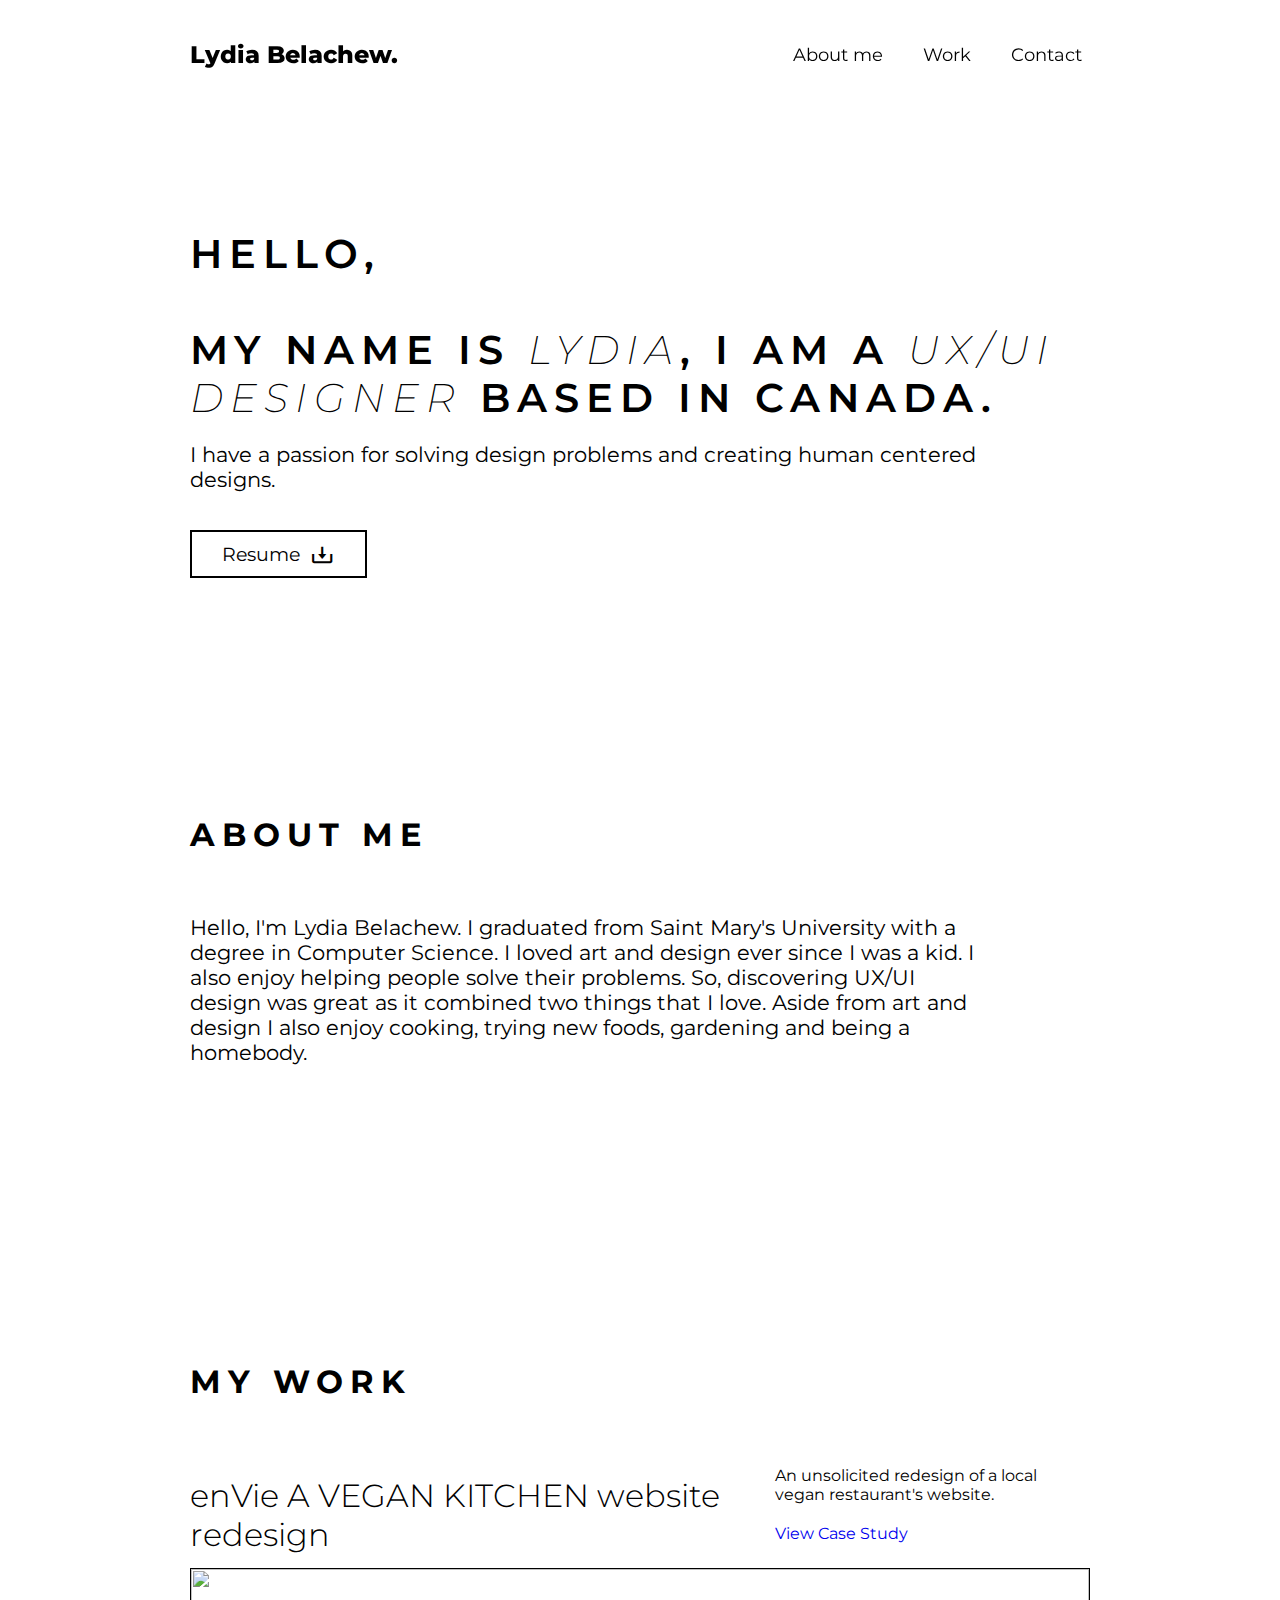
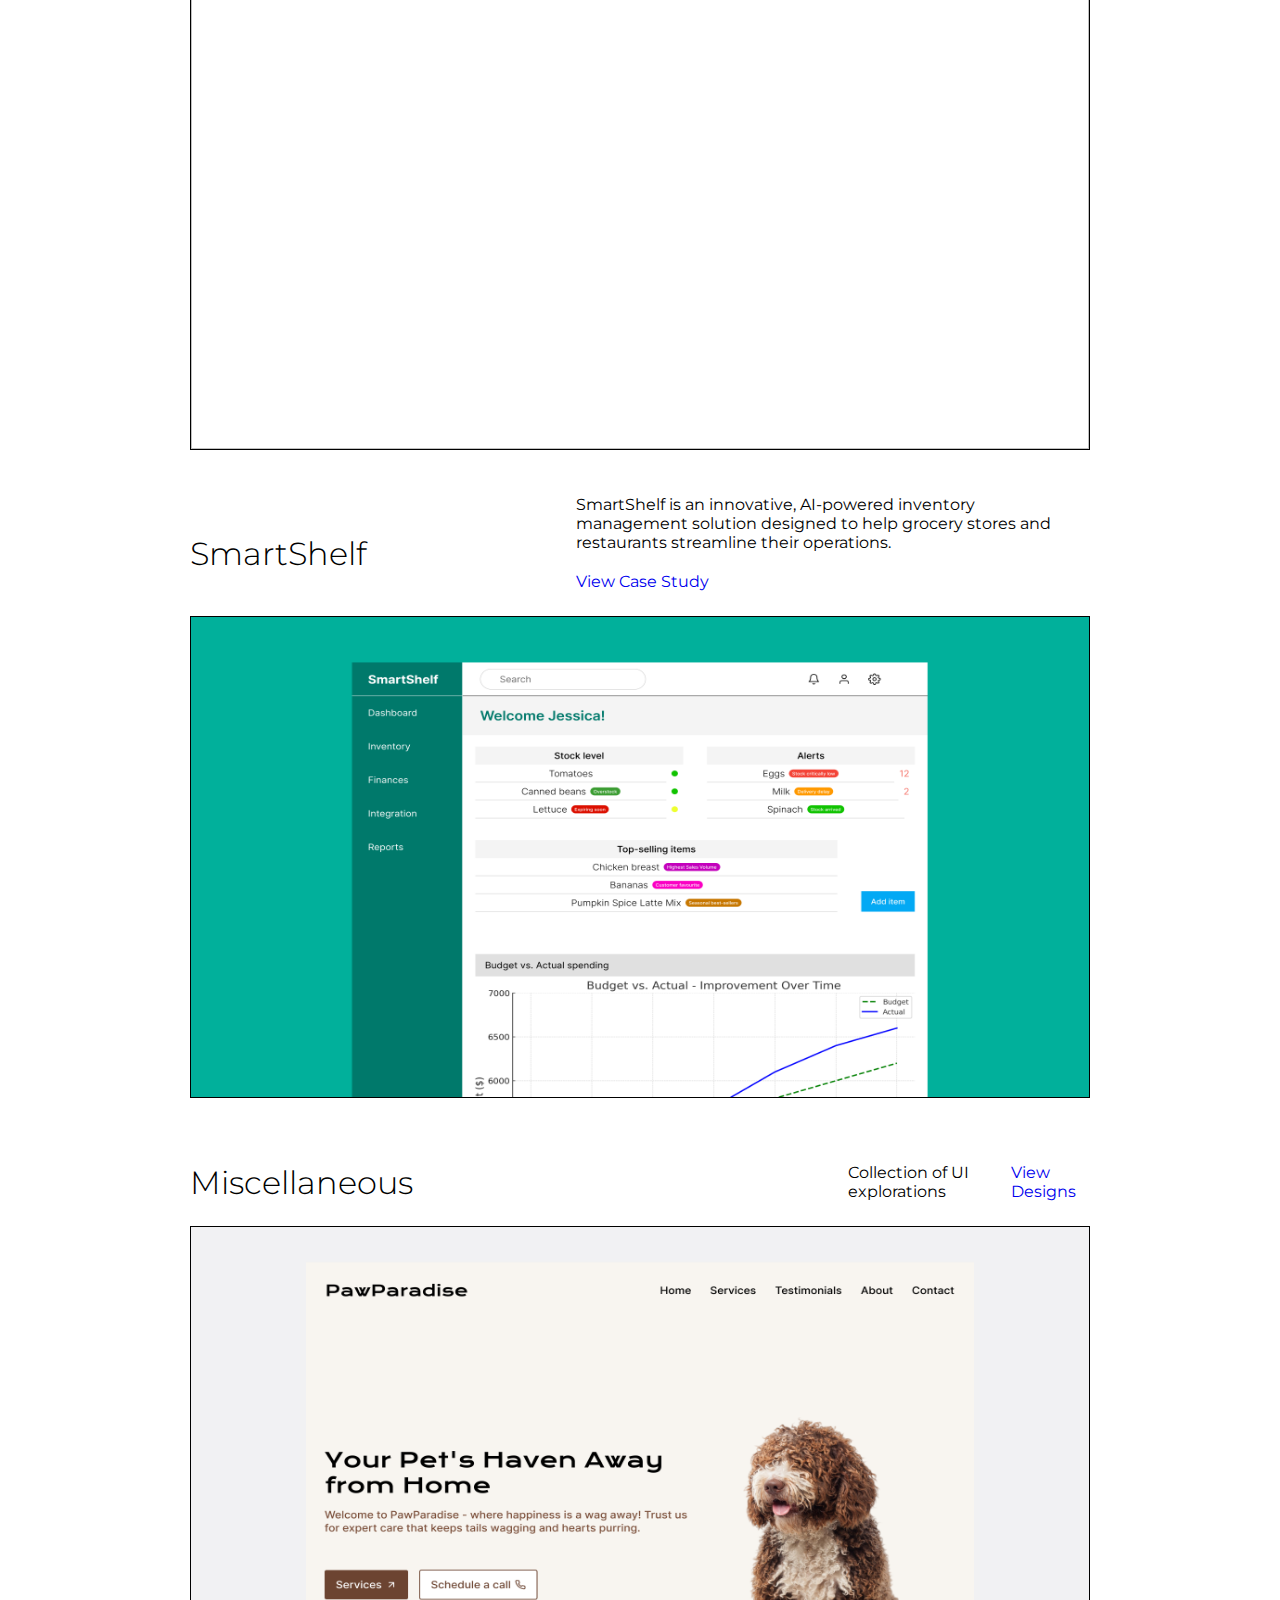
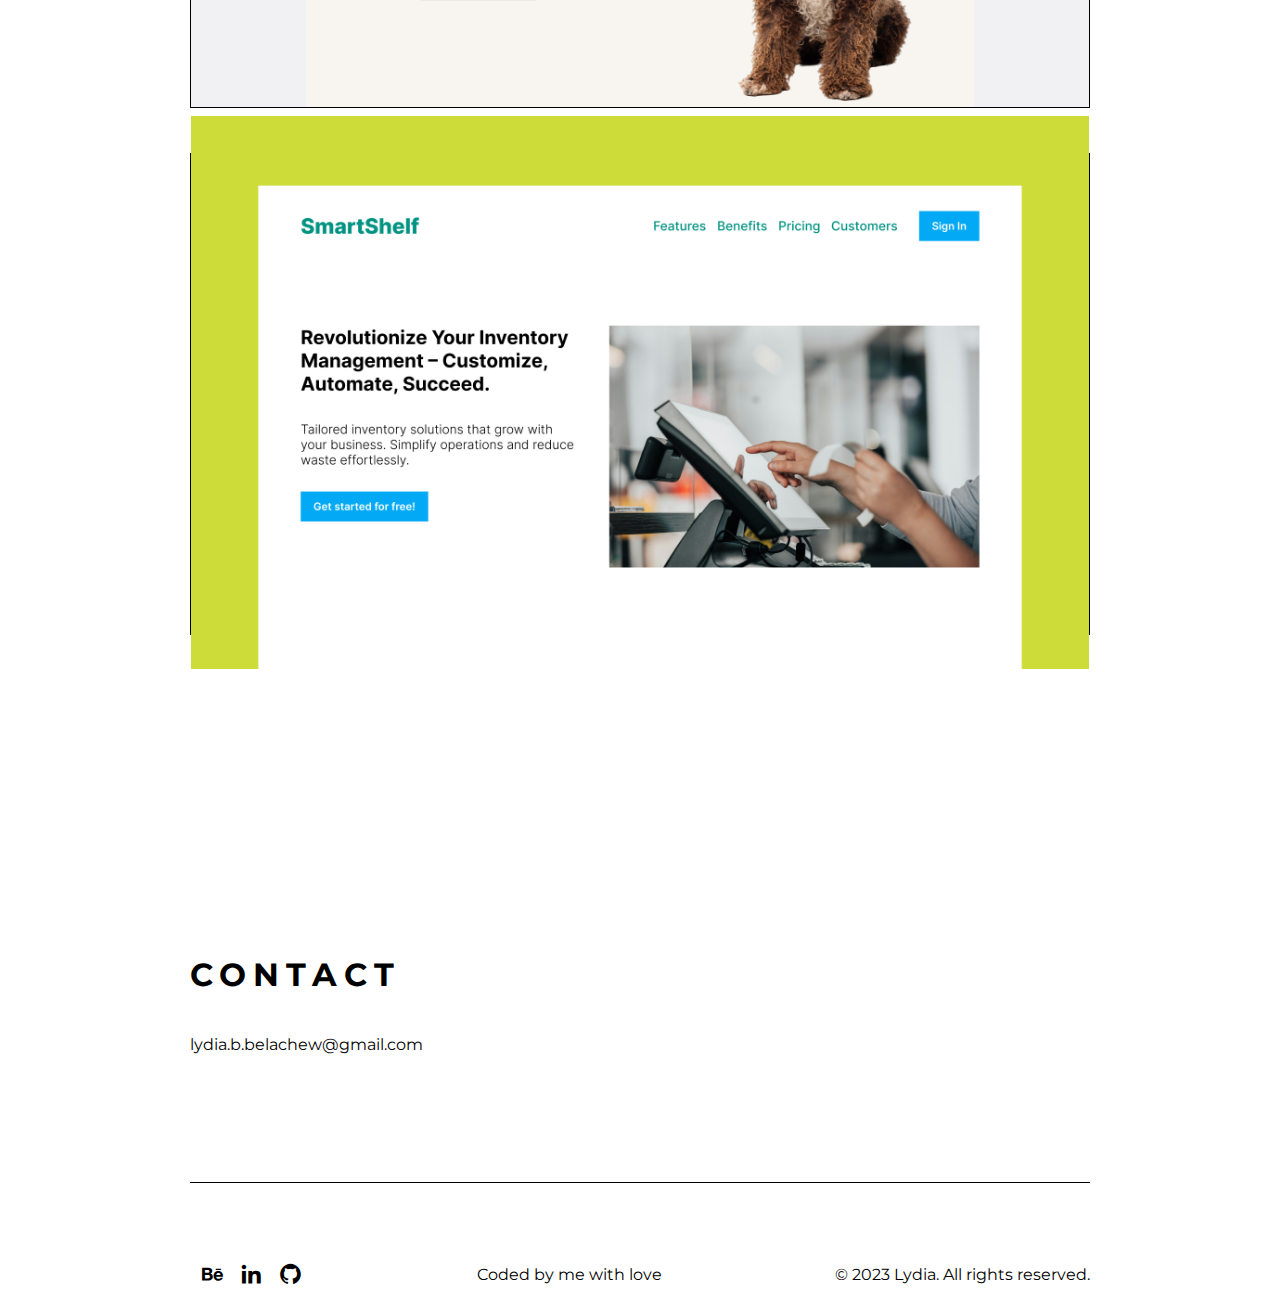
==== commit 9766827a: "Linked image to page" ====
--- a/index.html
+++ b/index.html
@@ -123,12 +123,14 @@
           <div class="project-text">
             <!-- Smartshelf -->
             <div class="work-image">
+              <a href="SmartShelf-landing-page.html">
               <img src="assests/Miscellaneous/SmartShelf Landing Page Banner.png" alt="" />
             </div>
-          </div>
-        </div>
-
-        <!--- ORIGINAL DISPLAY
+          </a>
+          </div>
+        </div>
+      </div>
+      <!--- ORIGINAL DISPLAY
         <div class="container">
           <div class="project-container">
             <div class="project-text">
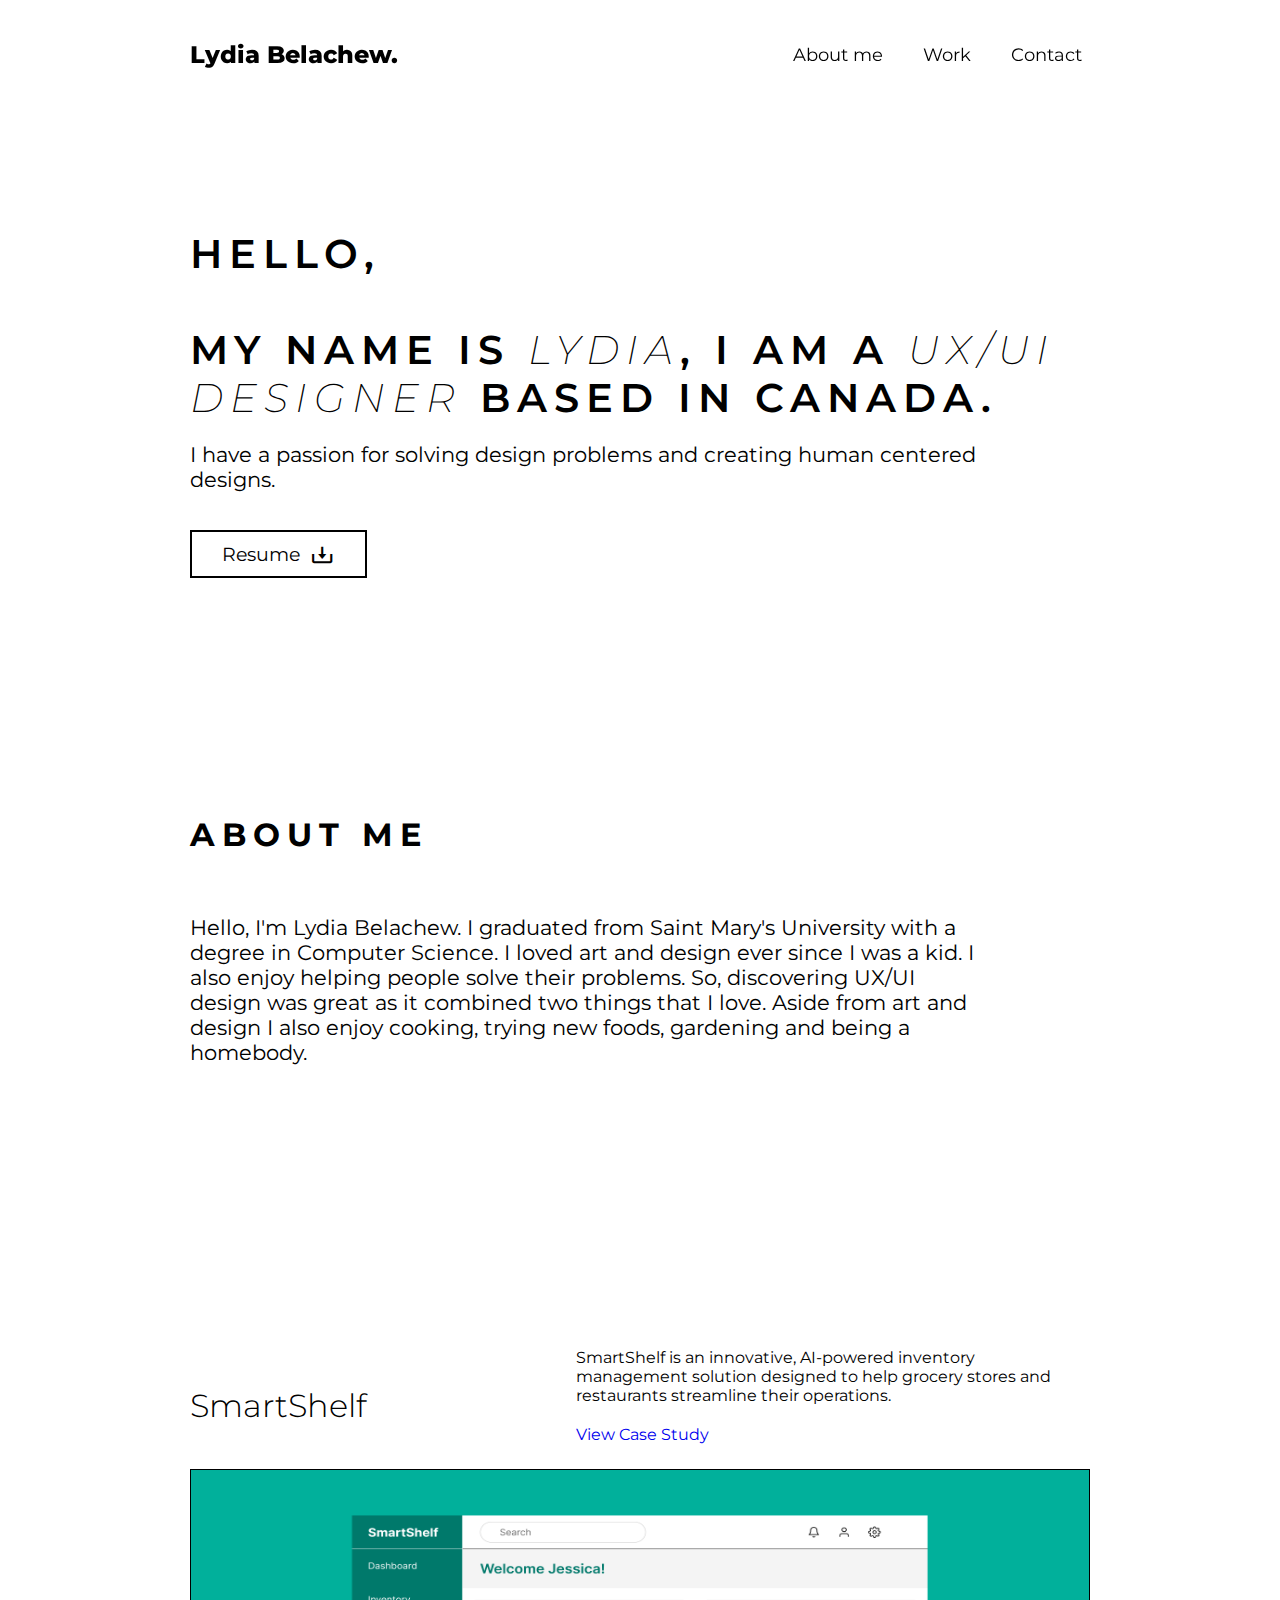
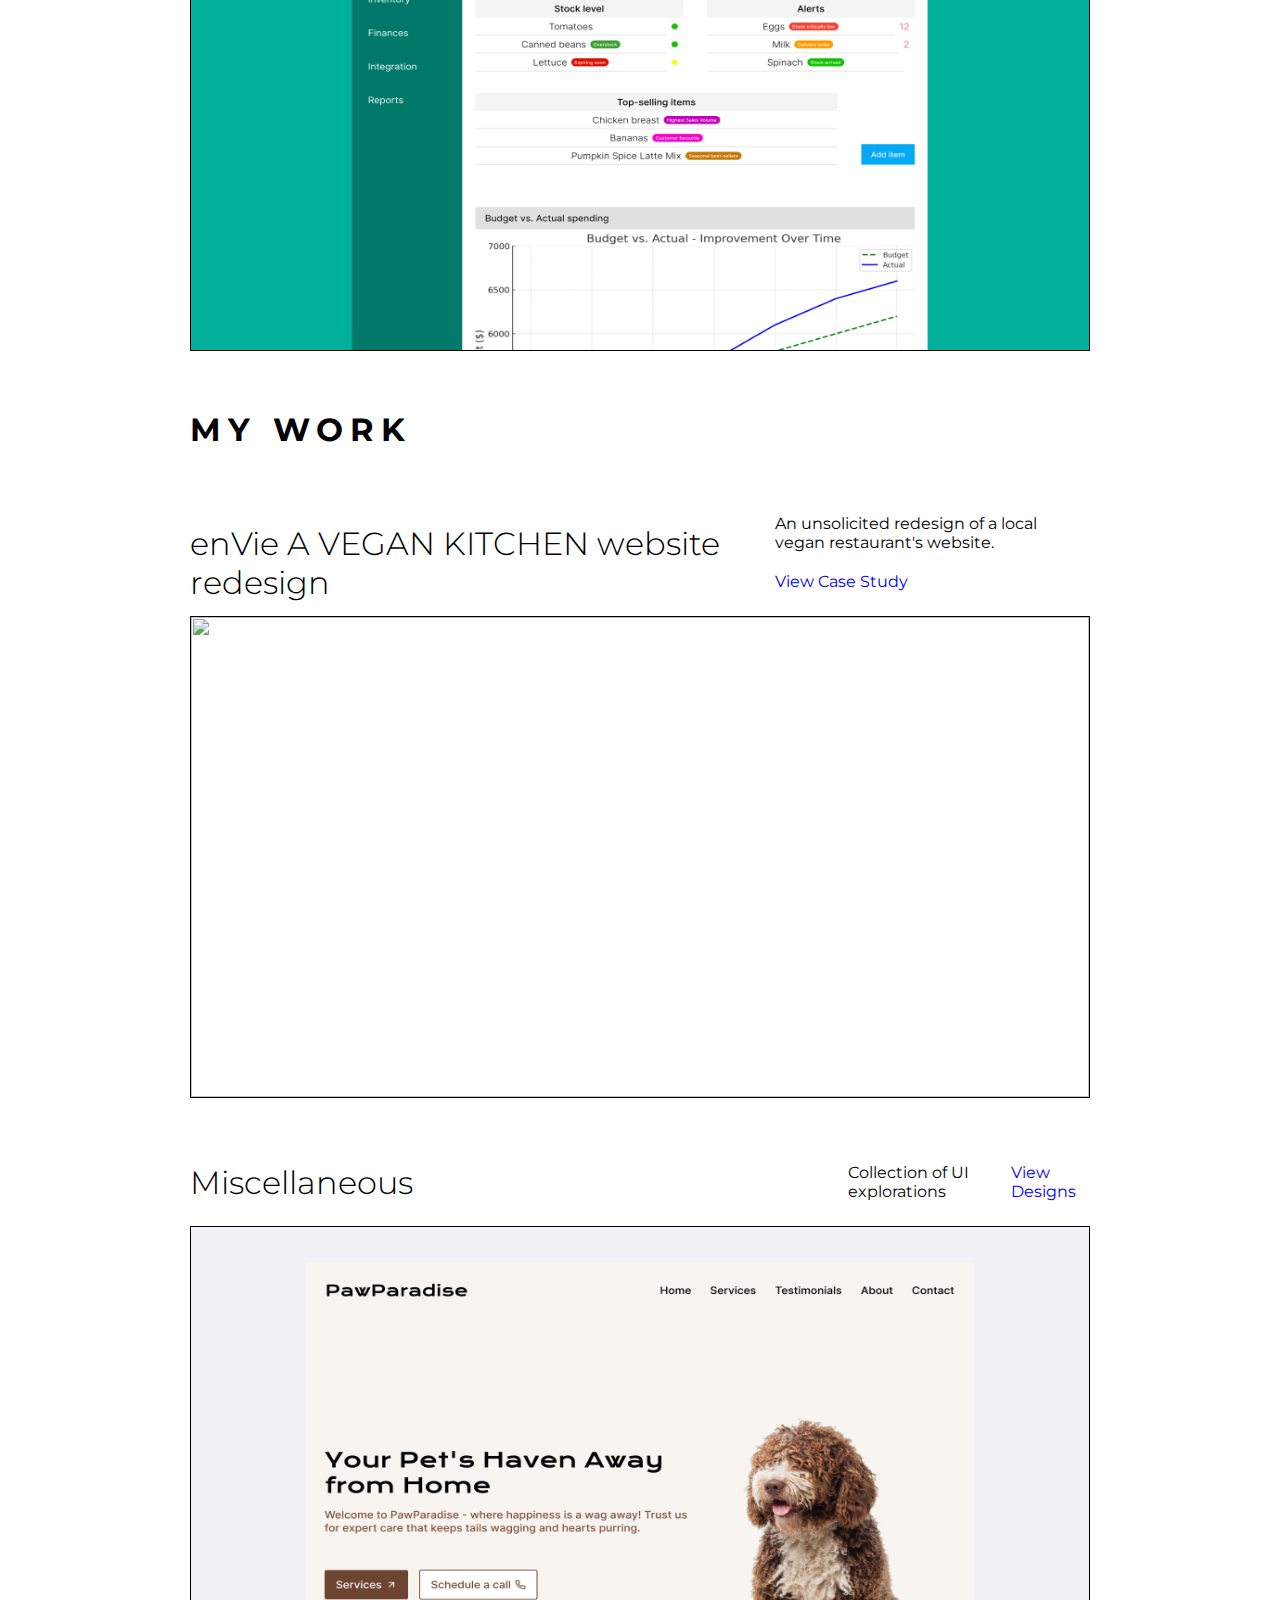
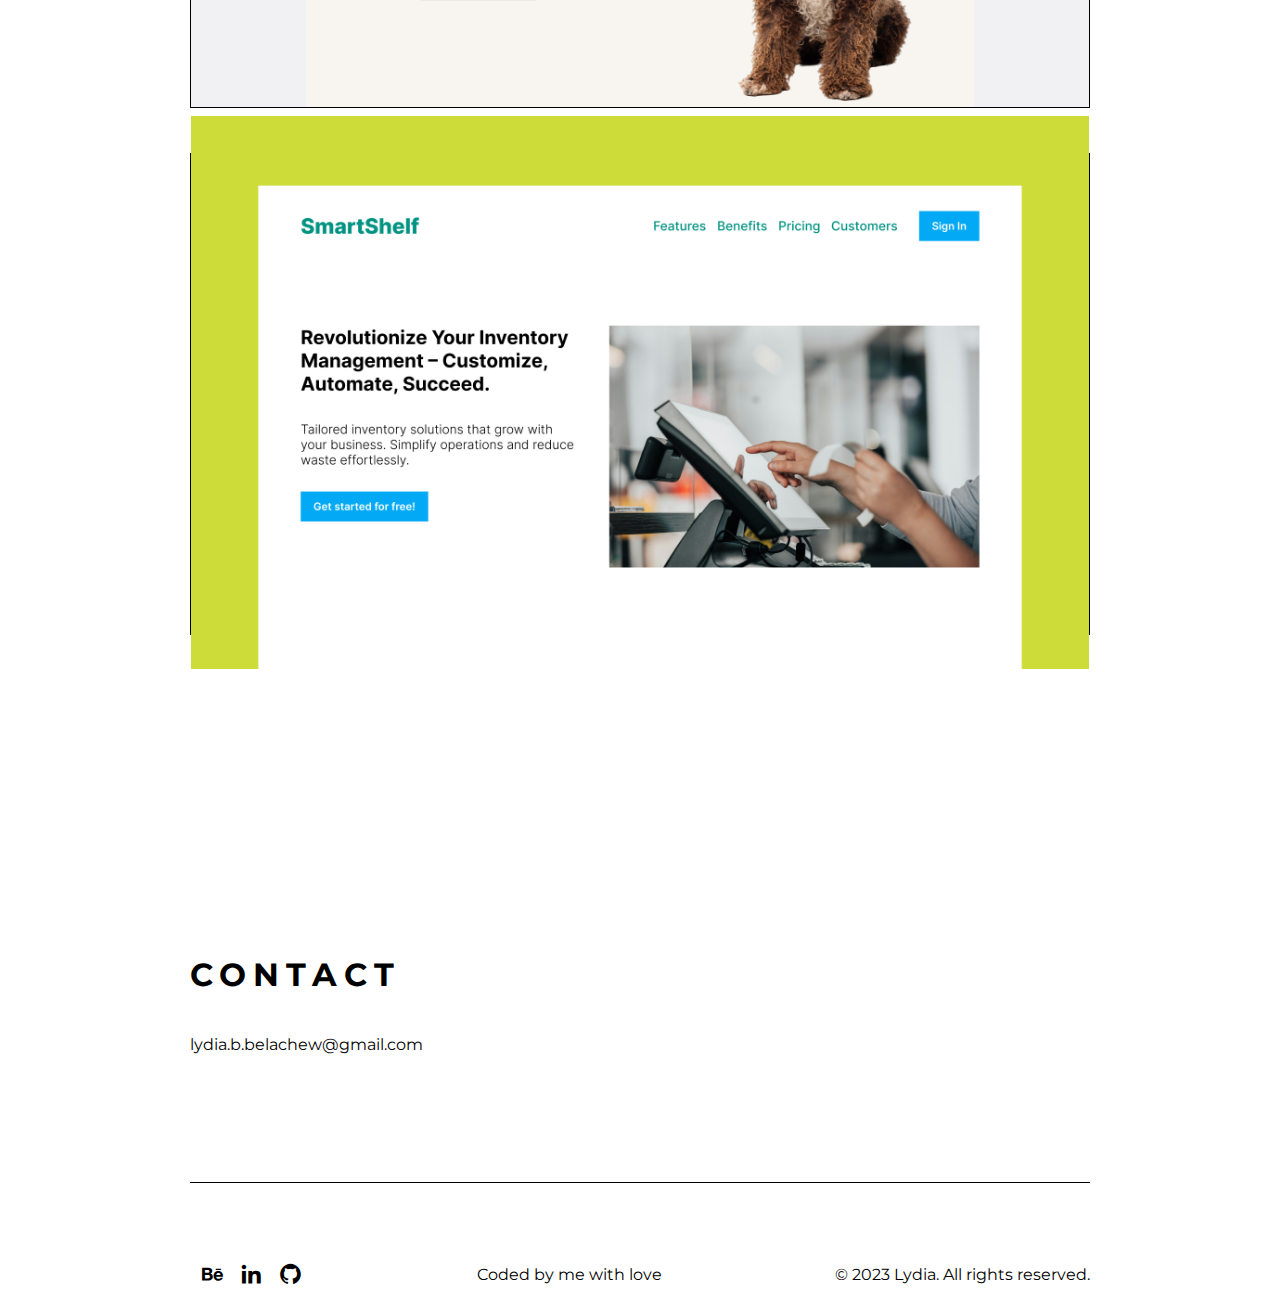
==== commit acf2dac8: "Organized case study" ====
--- a/index.html
+++ b/index.html
@@ -69,6 +69,24 @@
 
     <!-- PORTFOLIO SECTION -->
     <section class="work section" id="work">
+
+      <div class="container">
+        <div class="project-container">
+          <div class="project-text">
+            <h2 class="project-title">SmartShelf</h2>
+            <p class="project-description">
+              SmartShelf is an innovative, AI-powered inventory management
+              solution designed to help grocery stores and restaurants
+              streamline their operations.
+              <a href="SmartShelf.html" class="view-link">View Case Study</a>
+            </p>
+          </div>
+          <div class="work-image">
+            <img src="assests/SmartShelf/Case study banner.png" alt="" />
+          </div>
+        </div>
+      </div>
+
       <div class="container">
         <h1 class="title main-section-title">My Work</h1>
         <div class="project-container">
@@ -87,7 +105,8 @@
         </div>
       </div>
       <!-- 2nd PROJECT -->
-      <div class="container">
+     
+     <!--- <div class="container">
         <div class="project-container">
           <div class="project-text">
             <h2 class="project-title">SmartShelf</h2>
@@ -102,7 +121,8 @@
             <img src="assests/SmartShelf/Case study banner.png" alt="" />
           </div>
         </div>
-      </div>
+      </div> --->
+
       <!-- Miscellaneous PROJECT -->
       <div class="container">
         <div class="project-container">
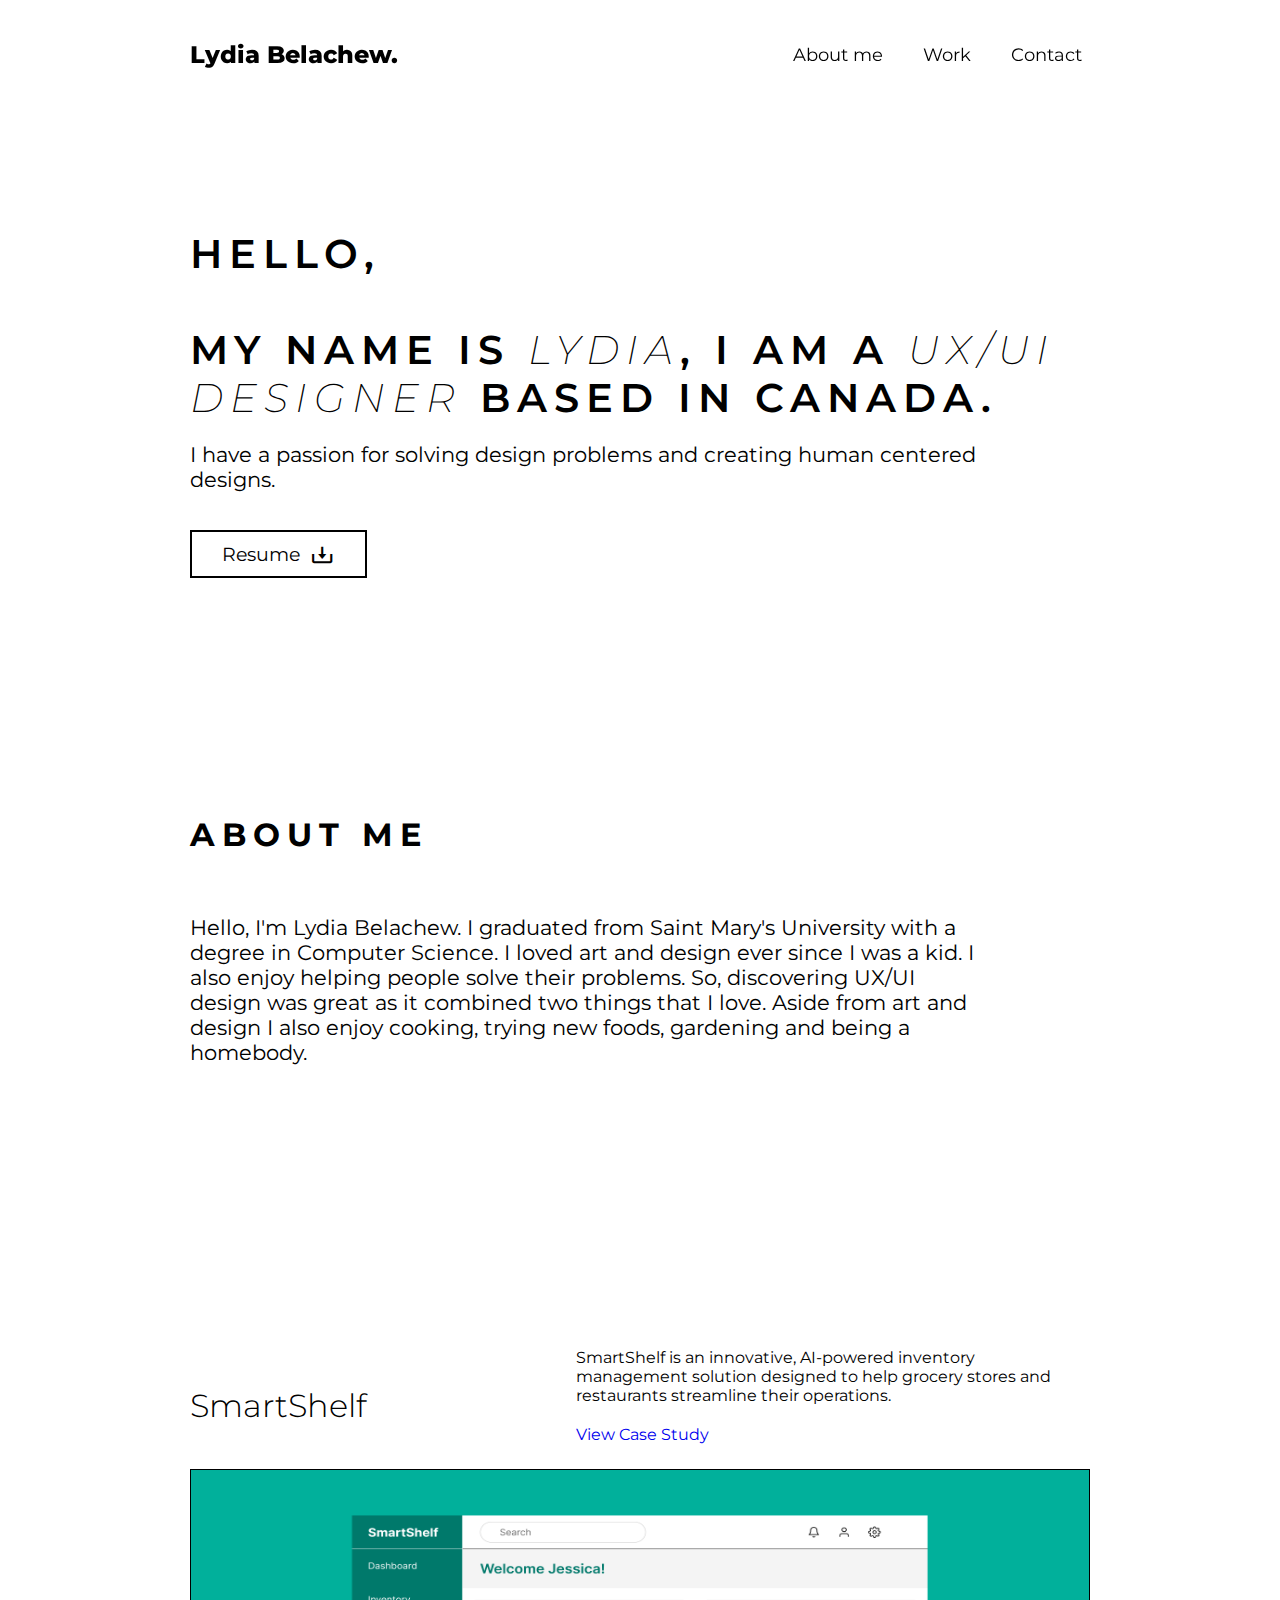
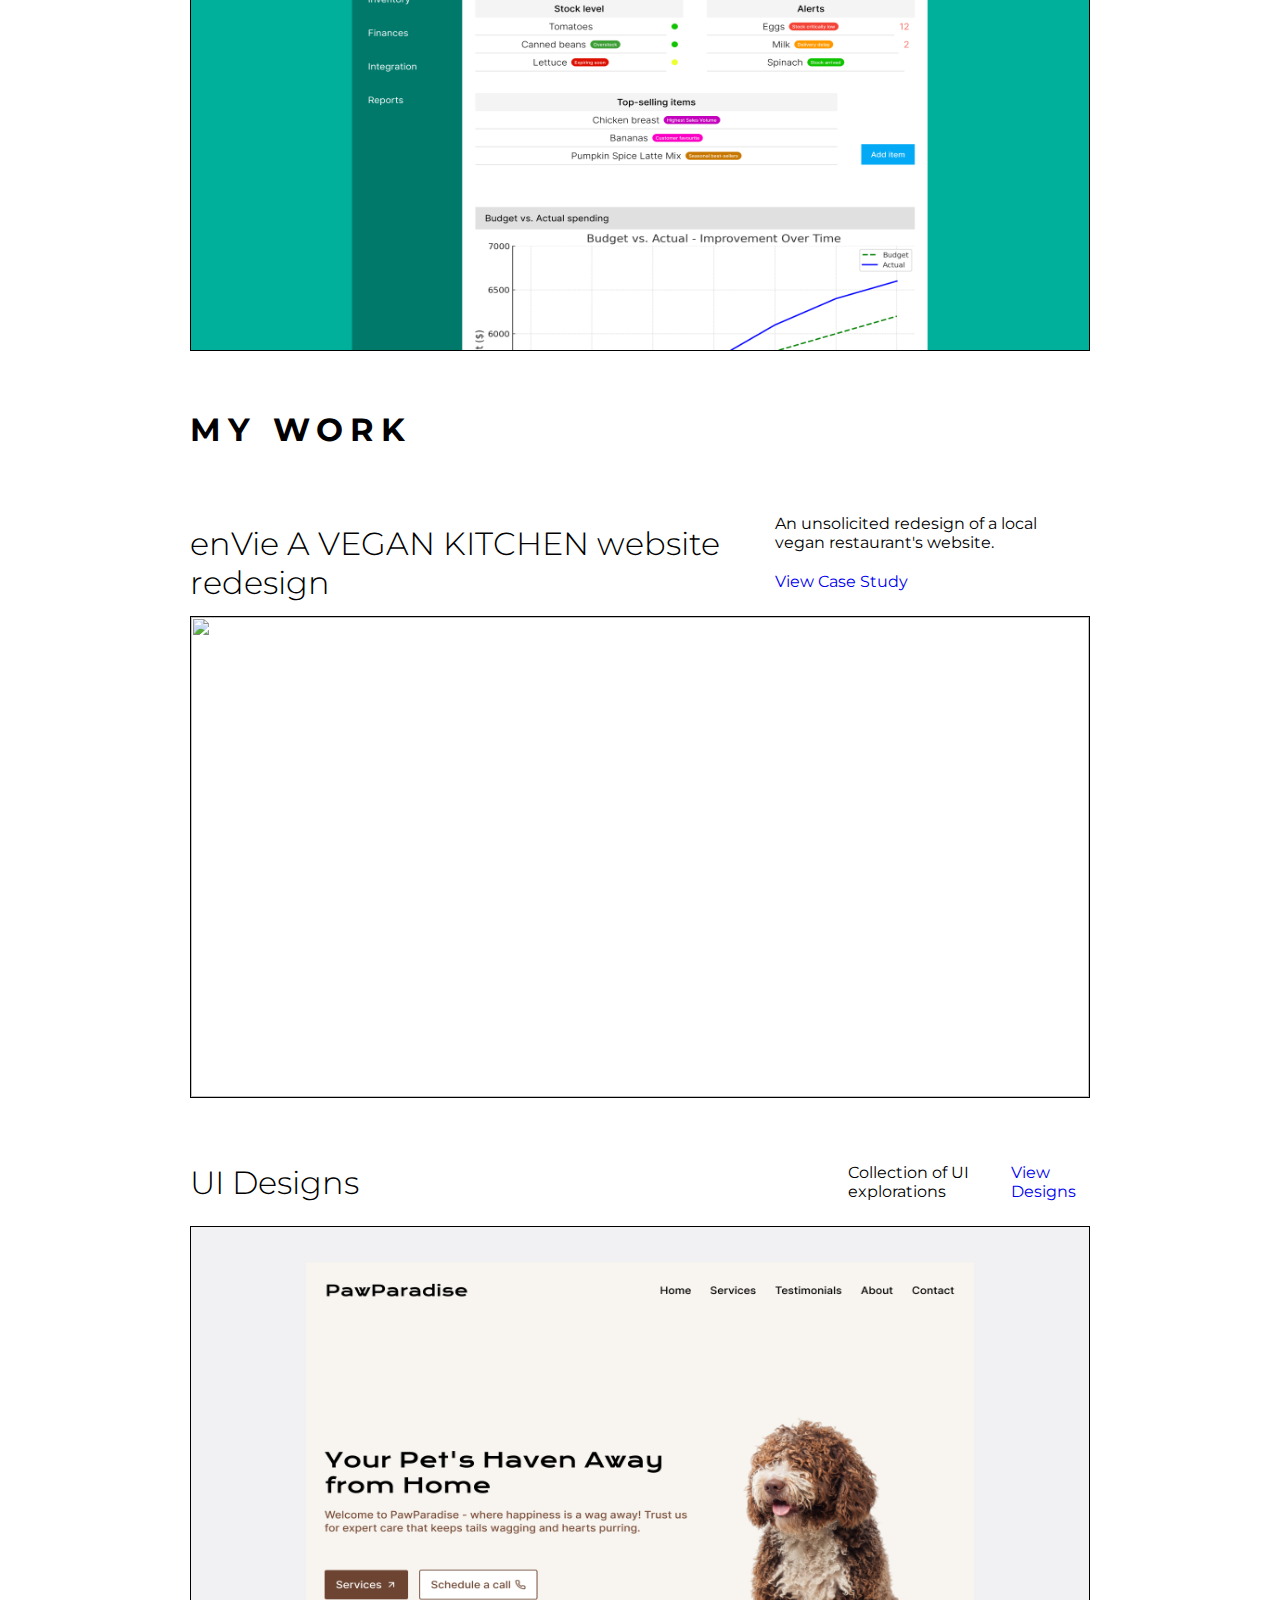
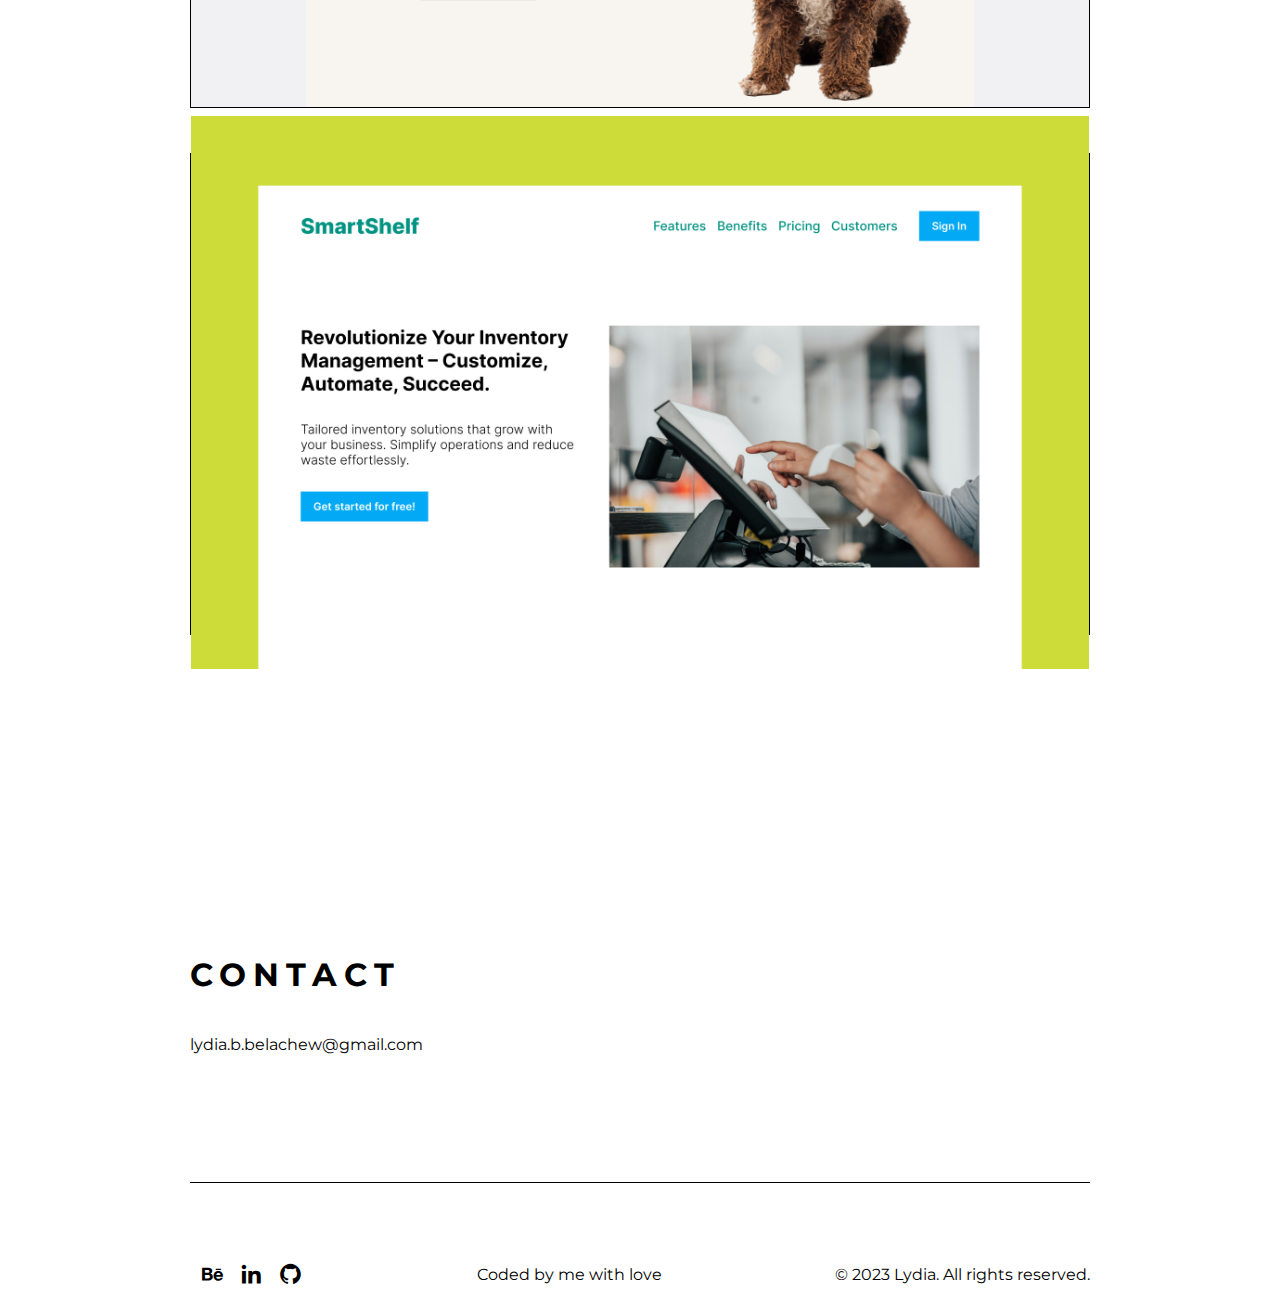
==== commit e6a7d571: "Updated index.html text" ====
--- a/index.html
+++ b/index.html
@@ -127,7 +127,7 @@
       <div class="container">
         <div class="project-container">
           <div class="project-text">
-            <h2 class="project-title">Miscellaneous</h2>
+            <h2 class="project-title">UI Designs</h2>
             <p class="project-description">Collection of UI explorations</p>
             <a href="MiscellaneousDesigns.html" class="view-link">View Designs</a>
           </div>
@@ -150,6 +150,7 @@
           </div>
         </div>
       </div>
+
       <!--- ORIGINAL DISPLAY
         <div class="container">
           <div class="project-container">
